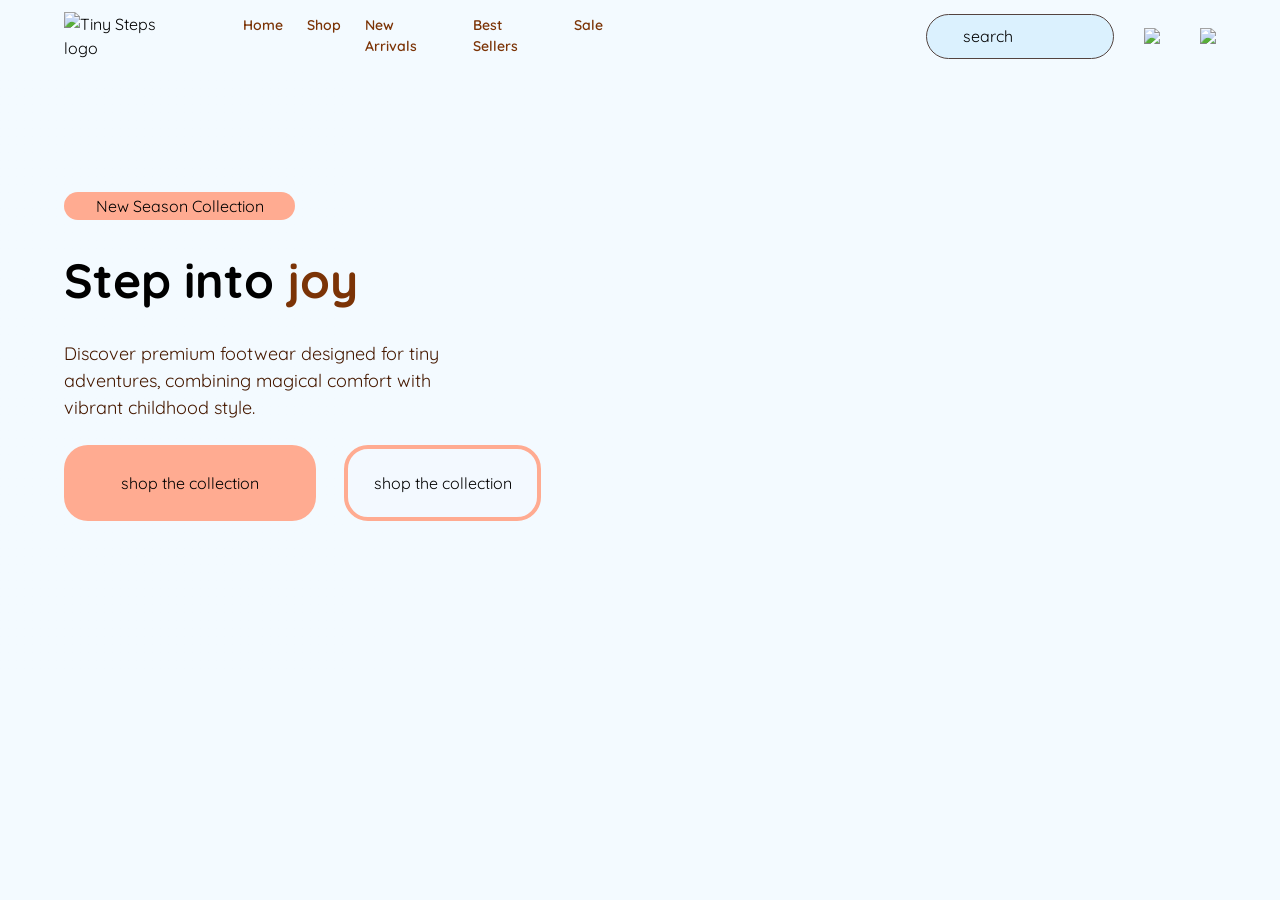
==== index.html @ 606af5bb "Add files via upload" ====
<!DOCTYPE html>
<html lang="en">
<head>
    <meta charset="UTF-8">
    <meta name="viewport" content="width=device-width, initial-scale=1.0">
    <title>tiny</title>
    <link href="./output.css" rel="stylesheet">
    <link rel="preconnect" href="https://fonts.googleapis.com">
<link rel="preconnect" href="https://fonts.gstatic.com" crossorigin>
<link href="https://fonts.googleapis.com/css2?family=Quicksand:wght@300..700&display=swap" rel="stylesheet">
</head>
<body>
<div class="body">
    <header class="flex items-center justify-between max-w-6xl mx-auto pt-3 pb-3">
        <div class="">
            <div class="logo">
                <a href="./index.html">
                    <img src="./img/TinySteps.png" alt="Tiny Steps logo">
                </a>
            </div>
        </div>
        <div class="nav">
            <ul class=" flex gap-6 text-amber-900 ml-[50px] font-semibold text-[14px] ">
                <li><a href="./index.html" class="relative w-max after:absolute pb-1 after:content-[''] after:h-[2px] after:w-0 after:bottom-0 after:bg-amber-900  after:left-0 hover:after:w-full hover:after:w-full hover:after:origin-center">Home</a></li>
                <li><a href="./shop.html" class="relative w-max after:absolute pb-1 after:content-[''] after:h-[2px] after:w-0 after:bottom-0 after:bg-amber-900  after:left-0 hover:after:w-full hover:after:w-full hover:after:origin-center ">Shop</a></li>
                <li><a href="./new. arrivals.html" class="relative w-max after:absolute pb-1 after:content-[''] after:h-[2px] after:w-0 after:bottom-0 after:bg-amber-900  after:left-0 hover:after:w-full hover:after:w-full hover:after:origin-center ">New Arrivals</a></li>
                <li><a href="./best sellers.html" class="relative w-max after:absolute pb-1 after:content-[''] after:h-[2px] after:w-0 after:bottom-0 after:bg-amber-900  after:left-0 hover:after:w-full hover:after:w-full hover:after:origin-center ">Best Sellers</a></li>
                <li><a href="./sale.html" class="relative w-max after:absolute pb-1 after:content-[''] after:h-[2px] after:w-0 after:bottom-0 after:bg-amber-900  after:left-0 hover:after:w-full hover:after:w-full hover:after:origin-center ">Sale</a></li>
            </ul>
        </div>
        <div class="search">
            <form>
            <label class="flex relative items-center ml-[323px] mr-[30px] "> 
            <img src="./img/magnifying-glass-solid.svg " class="h-4 w-4 absolute left-2.5 ">
            <input  type="search" placeholder="search" class="pl-9 h-[45px] w-[188px] rounded-full bg-[#DBF1FE] border-[0.5px] border-[#53433F]">
            </label>
            </form>
        </div>
     <div class="icons">
        <ul class="flex gap-10 items-center">
            <li> <img src="./img/Container.png"> </li>
            <li><img src="./img/Icon.png"></li>
        </ul>
     </div>
</div>
</header>
<section class="relative bg-[url('./img/image.png')] bg-scroll bg-no-repeat bg-cover h-[600px] w-full  ">
   <div class=" absolute bg-gradient-to-r from-[#F3FAFF]/80 via-[#F3FAFF]/40 to-[#F3FAFF]/0 inset-0">
    <div class="flex flex-col max-w-6xl  m-auto gap-6 mt-30 "><p class="bg-[#FFAB91] w-[231px] h-7 rounded-full items-center flex justify-center">New Season Collection</p>
    <h1 class="font-extrabold text-[48px] text-black">Step into <span class="text-amber-900">joy</span></h1>
        <p class="text-[18px] whitespace-pre-line text-amber-950 ">Discover premium footwear designed for tiny
       adventures, combining magical comfort with
       vibrant childhood style.</p>
       <div class="flex flex-wrap gap-7"><button class="bg-[#FFAB91] h-[76px] w-[252px] rounded-3xl font-regular font-size-[16px]">shop the collection</button>
       <button class=" h-[76px] w-[197px] border-[4px] border-[#ffab91] rounded-3xl font-regular font-size-[16px] bg-[#F3FAFF]/50">shop the collection</button>
       </div>
    </div>
    </div>
    <div class="sec2">
        <ul>
            <li></li>
            <li></li>
            <li></li>
        </ul>

    </div>






    
</body>
</html>
---- output.css ----
/*! tailwindcss v4.3.3 | MIT License | https://tailwindcss.com */
@layer properties;
@layer theme, base, components, utilities;
@layer theme {
  :root, :host {
    --font-sans: -apple-system, BlinkMacSystemFont, "Segoe UI", Roboto, "Helvetica Neue",
      "Noto Sans", Arial, sans-serif, "Apple Color Emoji", "Segoe UI Emoji",
      "Segoe UI Symbol", "Noto Color Emoji";
    --font-mono: ui-monospace, SFMono-Regular, Menlo, Monaco, Consolas, "Liberation Mono",
      "Courier New", monospace;
    --color-amber-900: oklch(41.4% 0.112 45.904);
    --color-amber-950: oklch(27.9% 0.077 45.635);
    --color-black: #000;
    --spacing: 0.25rem;
    --container-6xl: 72rem;
    --font-weight-semibold: 600;
    --font-weight-extrabold: 800;
    --radius-3xl: 1.5rem;
    --default-font-family: var(--font-sans);
    --default-mono-font-family: var(--font-mono);
    --color-background: #F3FAFF;
    --font-Quicksand: 'Quicksand';
  }
}
@layer base {
  *, ::after, ::before, ::backdrop, ::file-selector-button {
    box-sizing: border-box;
    margin: 0;
    padding: 0;
    border: 0 solid;
  }
  html, :host {
    line-height: 1.5;
    -webkit-text-size-adjust: 100%;
    tab-size: 4;
    font-family: var(--default-font-family, -apple-system, BlinkMacSystemFont, "Segoe UI", Roboto, "Helvetica Neue", "Noto Sans", Arial, sans-serif, "Apple Color Emoji", "Segoe UI Emoji", "Segoe UI Symbol", "Noto Color Emoji");
    font-feature-settings: var(--default-font-feature-settings, normal);
    font-variation-settings: var(--default-font-variation-settings, normal);
    -webkit-tap-highlight-color: transparent;
  }
  hr {
    height: 0;
    color: inherit;
    border-top-width: 1px;
  }
  abbr:where([title]) {
    -webkit-text-decoration: underline dotted;
    text-decoration: underline dotted;
  }
  h1, h2, h3, h4, h5, h6 {
    font-size: inherit;
    font-weight: inherit;
  }
  a {
    color: inherit;
    -webkit-text-decoration: inherit;
    text-decoration: inherit;
  }
  b, strong {
    font-weight: bolder;
  }
  code, kbd, samp, pre {
    font-family: var(--default-mono-font-family, ui-monospace, SFMono-Regular, Menlo, Monaco, Consolas, "Liberation Mono", "Courier New", monospace);
    font-feature-settings: var(--default-mono-font-feature-settings, normal);
    font-variation-settings: var(--default-mono-font-variation-settings, normal);
    font-size: 1em;
  }
  small {
    font-size: 80%;
  }
  sub, sup {
    font-size: 75%;
    line-height: 0;
    position: relative;
    vertical-align: baseline;
  }
  sub {
    bottom: -0.25em;
  }
  sup {
    top: -0.5em;
  }
  table {
    text-indent: 0;
    border-color: inherit;
    border-collapse: collapse;
  }
  :-moz-focusring:where(:not(iframe)) {
    outline: auto;
  }
  progress {
    vertical-align: baseline;
  }
  summary {
    display: list-item;
  }
  ol, ul, menu {
    list-style: none;
  }
  img, svg, video, canvas, audio, iframe, embed, object {
    display: block;
    vertical-align: middle;
  }
  img, video {
    max-width: 100%;
    height: auto;
  }
  button, input, select, optgroup, textarea, ::file-selector-button {
    font: inherit;
    font-feature-settings: inherit;
    font-variation-settings: inherit;
    letter-spacing: inherit;
    color: inherit;
    border-radius: 0;
    background-color: transparent;
    opacity: 1;
  }
  :where(select:is([multiple], [size])) optgroup {
    font-weight: bolder;
  }
  :where(select:is([multiple], [size])) optgroup option {
    padding-inline-start: 20px;
  }
  ::file-selector-button {
    margin-inline-end: 4px;
  }
  ::placeholder {
    opacity: 1;
  }
  @supports (not (-webkit-appearance: -apple-pay-button))  or (contain-intrinsic-size: 1px) {
    ::placeholder {
      color: currentcolor;
      @supports (color: color-mix(in lab, red, red)) {
        color: color-mix(in oklab, currentcolor 50%, transparent);
      }
    }
  }
  textarea {
    resize: vertical;
  }
  ::-webkit-search-decoration {
    -webkit-appearance: none;
  }
  ::-webkit-date-and-time-value {
    min-height: 1lh;
    text-align: inherit;
  }
  ::-webkit-datetime-edit {
    display: inline-flex;
  }
  ::-webkit-datetime-edit-fields-wrapper {
    padding: 0;
  }
  ::-webkit-datetime-edit, ::-webkit-datetime-edit-year-field, ::-webkit-datetime-edit-month-field, ::-webkit-datetime-edit-day-field, ::-webkit-datetime-edit-hour-field, ::-webkit-datetime-edit-minute-field, ::-webkit-datetime-edit-second-field, ::-webkit-datetime-edit-millisecond-field, ::-webkit-datetime-edit-meridiem-field {
    padding-block: 0;
  }
  ::-webkit-calendar-picker-indicator {
    line-height: 1;
  }
  :-moz-ui-invalid {
    box-shadow: none;
  }
  button, input:where([type="button"], [type="reset"], [type="submit"]), ::file-selector-button {
    appearance: button;
  }
  ::-webkit-inner-spin-button, ::-webkit-outer-spin-button {
    height: auto;
  }
  [hidden]:where(:not([hidden="until-found"])) {
    display: none !important;
  }
}
@layer utilities {
  .absolute {
    position: absolute;
  }
  .relative {
    position: relative;
  }
  .inset-0 {
    inset: 0px;
  }
  .left-2\.5 {
    left: calc(var(--spacing) * 2.5);
  }
  .m-auto {
    margin: auto;
  }
  .mx-auto {
    margin-inline: auto;
  }
  .mt-30 {
    margin-top: calc(var(--spacing) * 30);
  }
  .mr-\[30px\] {
    margin-right: 30px;
  }
  .ml-\[50px\] {
    margin-left: 50px;
  }
  .ml-\[323px\] {
    margin-left: 323px;
  }
  .flex {
    display: flex;
  }
  .h-4 {
    height: calc(var(--spacing) * 4);
  }
  .h-7 {
    height: calc(var(--spacing) * 7);
  }
  .h-\[45px\] {
    height: 45px;
  }
  .h-\[76px\] {
    height: 76px;
  }
  .h-\[600px\] {
    height: 600px;
  }
  .w-4 {
    width: calc(var(--spacing) * 4);
  }
  .w-\[188px\] {
    width: 188px;
  }
  .w-\[197px\] {
    width: 197px;
  }
  .w-\[231px\] {
    width: 231px;
  }
  .w-\[252px\] {
    width: 252px;
  }
  .w-full {
    width: 100%;
  }
  .w-max {
    width: max-content;
  }
  .max-w-6xl {
    max-width: var(--container-6xl);
  }
  .flex-col {
    flex-direction: column;
  }
  .flex-wrap {
    flex-wrap: wrap;
  }
  .items-center {
    align-items: center;
  }
  .justify-between {
    justify-content: space-between;
  }
  .justify-center {
    justify-content: center;
  }
  .gap-6 {
    gap: calc(var(--spacing) * 6);
  }
  .gap-7 {
    gap: calc(var(--spacing) * 7);
  }
  .gap-10 {
    gap: calc(var(--spacing) * 10);
  }
  .rounded-3xl {
    border-radius: var(--radius-3xl);
  }
  .rounded-full {
    border-radius: calc(infinity * 1px);
  }
  .border-\[0\.5px\] {
    border-style: var(--tw-border-style);
    border-width: 0.5px;
  }
  .border-\[4px\] {
    border-style: var(--tw-border-style);
    border-width: 4px;
  }
  .border-\[\#53433F\] {
    border-color: #53433F;
  }
  .border-\[\#ffab91\] {
    border-color: #ffab91;
  }
  .border-\[\#ffab9122\] {
    border-color: #ffab9122;
  }
  .bg-\[\#DBF1FE\] {
    background-color: #DBF1FE;
  }
  .bg-\[\#F3FAFF\]\/50 {
    background-color: color-mix(in oklab, #F3FAFF 50%, transparent);
  }
  .bg-\[\#FFAB91\] {
    background-color: #FFAB91;
  }
  .bg-gradient-to-r {
    --tw-gradient-position: to right in oklab;
    background-image: linear-gradient(var(--tw-gradient-stops));
  }
  .bg-\[url\(\'\.\/img\/image\.png\'\)\] {
    background-image: url('./img/image.png');
  }
  .from-\[\#F3FAFF\]\/80 {
    --tw-gradient-from: color-mix(in oklab, #F3FAFF 80%, transparent);
    --tw-gradient-stops: var(--tw-gradient-via-stops, var(--tw-gradient-position), var(--tw-gradient-from) var(--tw-gradient-from-position), var(--tw-gradient-to) var(--tw-gradient-to-position));
  }
  .via-\[\#F3FAFF\]\/40 {
    --tw-gradient-via: color-mix(in oklab, #F3FAFF 40%, transparent);
    --tw-gradient-via-stops: var(--tw-gradient-position), var(--tw-gradient-from) var(--tw-gradient-from-position), var(--tw-gradient-via) var(--tw-gradient-via-position), var(--tw-gradient-to) var(--tw-gradient-to-position);
    --tw-gradient-stops: var(--tw-gradient-via-stops);
  }
  .to-\[\#F3FAFF\]\/0 {
    --tw-gradient-to: color-mix(in oklab, #F3FAFF 0%, transparent);
    --tw-gradient-stops: var(--tw-gradient-via-stops, var(--tw-gradient-position), var(--tw-gradient-from) var(--tw-gradient-from-position), var(--tw-gradient-to) var(--tw-gradient-to-position));
  }
  .bg-cover {
    background-size: cover;
  }
  .bg-scroll {
    background-attachment: scroll;
  }
  .bg-no-repeat {
    background-repeat: no-repeat;
  }
  .pt-3 {
    padding-top: calc(var(--spacing) * 3);
  }
  .pb-1 {
    padding-bottom: var(--spacing);
  }
  .pb-3 {
    padding-bottom: calc(var(--spacing) * 3);
  }
  .pl-9 {
    padding-left: calc(var(--spacing) * 9);
  }
  .text-\[14px\] {
    font-size: 14px;
  }
  .text-\[18px\] {
    font-size: 18px;
  }
  .text-\[48px\] {
    font-size: 48px;
  }
  .font-extrabold {
    --tw-font-weight: var(--font-weight-extrabold);
    font-weight: var(--font-weight-extrabold);
  }
  .font-semibold {
    --tw-font-weight: var(--font-weight-semibold);
    font-weight: var(--font-weight-semibold);
  }
  .whitespace-pre-line {
    white-space: pre-line;
  }
  .text-amber-900 {
    color: var(--color-amber-900);
  }
  .text-amber-950 {
    color: var(--color-amber-950);
  }
  .text-black {
    color: var(--color-black);
  }
  .after\:absolute::after {
    content: var(--tw-content);
    position: absolute;
  }
  .after\:bottom-0::after {
    content: var(--tw-content);
    bottom: 0px;
  }
  .after\:left-0::after {
    content: var(--tw-content);
    left: 0px;
  }
  .after\:h-\[2px\]::after {
    content: var(--tw-content);
    height: 2px;
  }
  .after\:w-0::after {
    content: var(--tw-content);
    width: 0px;
  }
  .after\:bg-amber-900::after {
    content: var(--tw-content);
    background-color: var(--color-amber-900);
  }
  .after\:content-\[\'\'\]::after {
    --tw-content: '';
    content: var(--tw-content);
  }
  @media (hover: hover) {
    .hover\:after\:w-full:hover::after {
      content: var(--tw-content);
      width: 100%;
    }
    .hover\:after\:origin-center:hover::after {
      content: var(--tw-content);
      transform-origin: center;
    }
  }
}
@layer base {
  body {
    font-family: var(--font-Quicksand);
    background-color: var(--color-background);
    color: var(--color-forground);
  }
}
@property --tw-border-style {
  syntax: "*";
  inherits: false;
  initial-value: solid;
}
@property --tw-gradient-position {
  syntax: "*";
  inherits: false;
}
@property --tw-gradient-from {
  syntax: "<color>";
  inherits: false;
  initial-value: #0000;
}
@property --tw-gradient-via {
  syntax: "<color>";
  inherits: false;
  initial-value: #0000;
}
@property --tw-gradient-to {
  syntax: "<color>";
  inherits: false;
  initial-value: #0000;
}
@property --tw-gradient-stops {
  syntax: "*";
  inherits: false;
}
@property --tw-gradient-via-stops {
  syntax: "*";
  inherits: false;
}
@property --tw-gradient-from-position {
  syntax: "<length-percentage>";
  inherits: false;
  initial-value: 0%;
}
@property --tw-gradient-via-position {
  syntax: "<length-percentage>";
  inherits: false;
  initial-value: 50%;
}
@property --tw-gradient-to-position {
  syntax: "<length-percentage>";
  inherits: false;
  initial-value: 100%;
}
@property --tw-font-weight {
  syntax: "*";
  inherits: false;
}
@property --tw-content {
  syntax: "*";
  initial-value: "";
  inherits: false;
}
@layer properties {
  @supports ((-webkit-hyphens: none) and (not (margin-trim: inline))) or ((-moz-orient: inline) and (not (color:rgb(from red r g b)))) {
    *, ::before, ::after, ::backdrop {
      --tw-border-style: solid;
      --tw-gradient-position: initial;
      --tw-gradient-from: #0000;
      --tw-gradient-via: #0000;
      --tw-gradient-to: #0000;
      --tw-gradient-stops: initial;
      --tw-gradient-via-stops: initial;
      --tw-gradient-from-position: 0%;
      --tw-gradient-via-position: 50%;
      --tw-gradient-to-position: 100%;
      --tw-font-weight: initial;
      --tw-content: "";
    }
  }
}
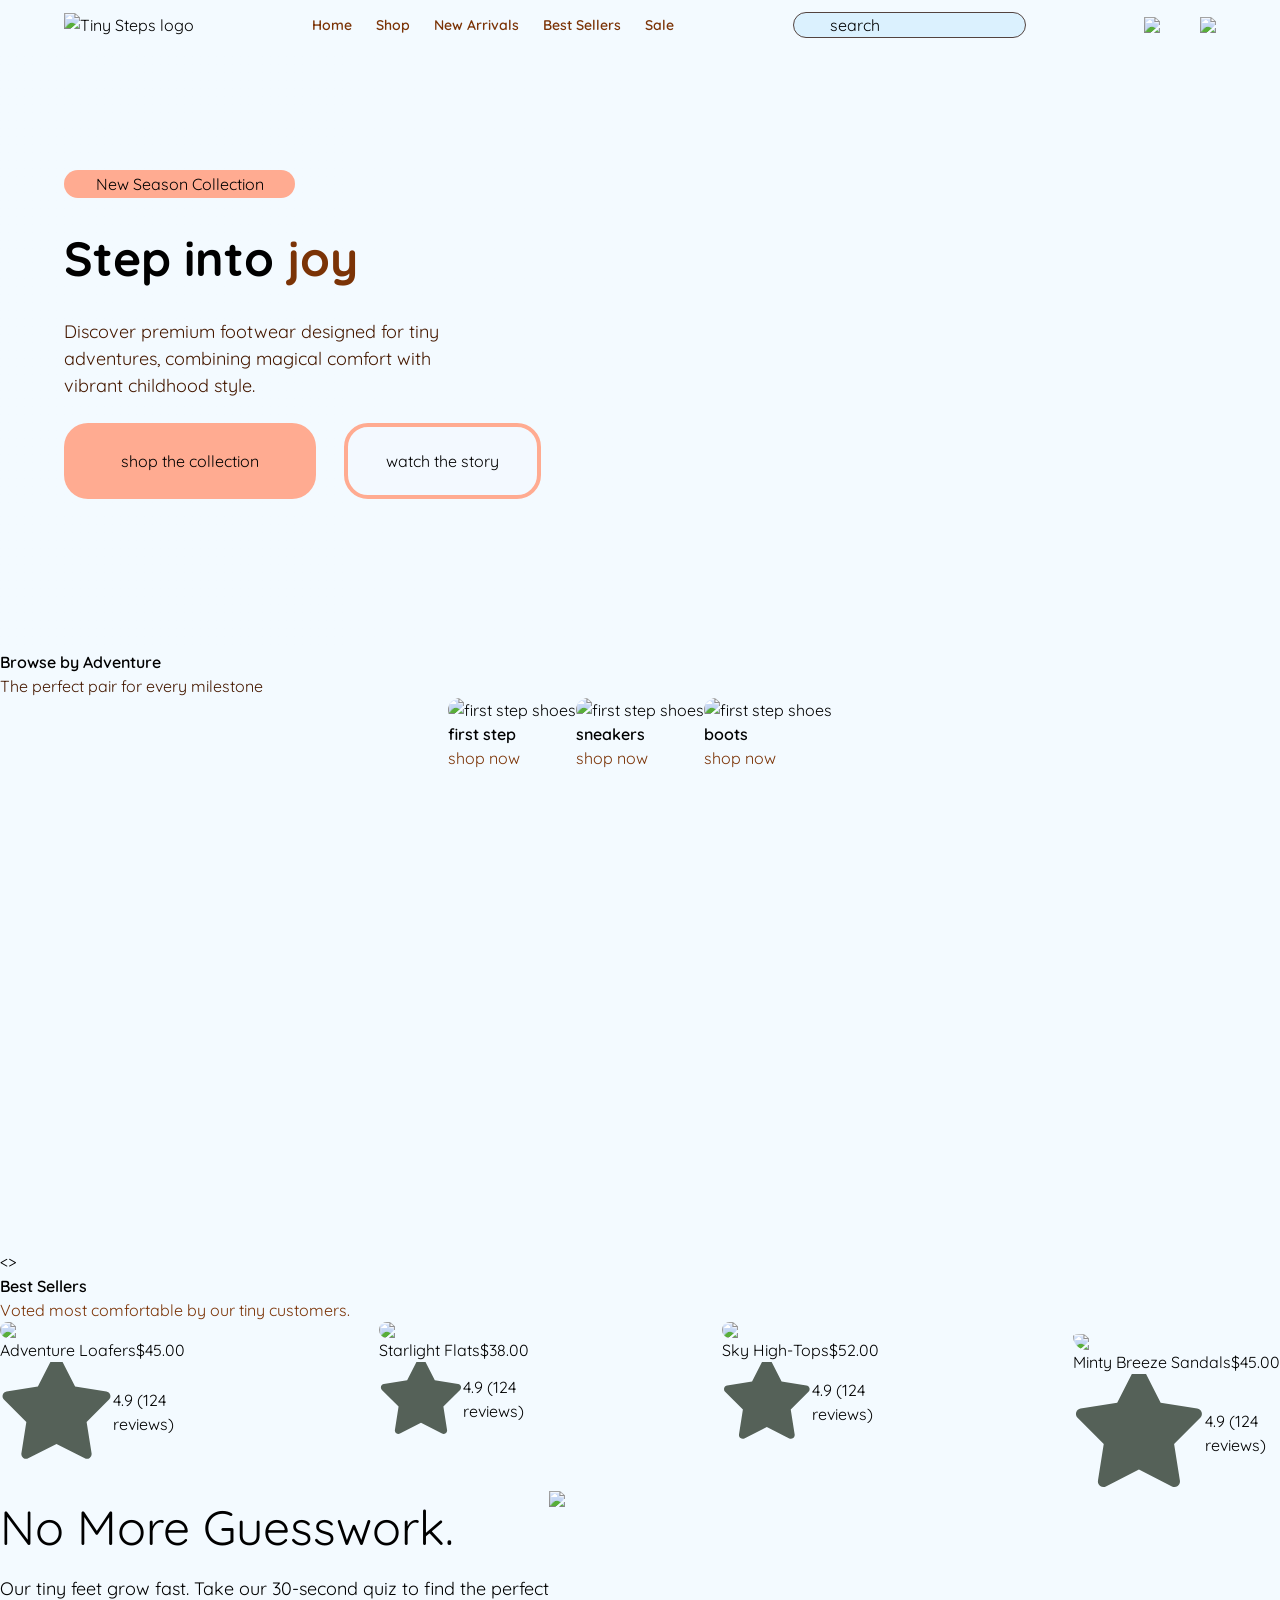
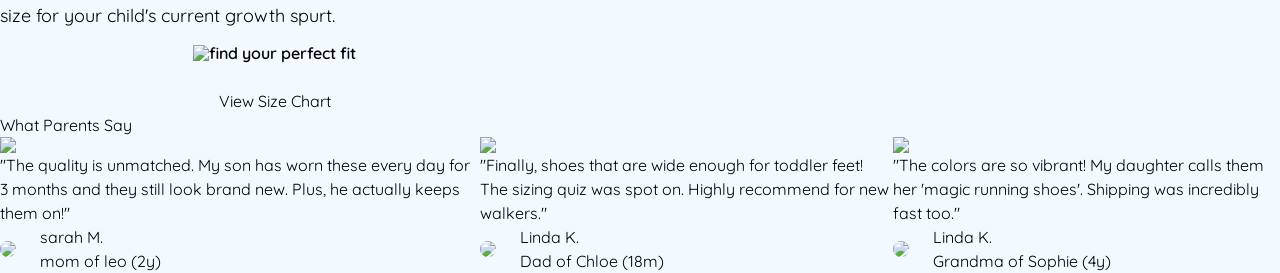
==== commit f3842e50: "Add files via upload" ====
--- a/index.html
+++ b/index.html
@@ -20,19 +20,19 @@
             </div>
         </div>
         <div class="nav">
-            <ul class=" flex gap-6 text-amber-900 ml-[50px] font-semibold text-[14px] ">
-                <li><a href="./index.html" class="relative w-max after:absolute pb-1 after:content-[''] after:h-[2px] after:w-0 after:bottom-0 after:bg-amber-900  after:left-0 hover:after:w-full hover:after:w-full hover:after:origin-center">Home</a></li>
-                <li><a href="./shop.html" class="relative w-max after:absolute pb-1 after:content-[''] after:h-[2px] after:w-0 after:bottom-0 after:bg-amber-900  after:left-0 hover:after:w-full hover:after:w-full hover:after:origin-center ">Shop</a></li>
-                <li><a href="./new. arrivals.html" class="relative w-max after:absolute pb-1 after:content-[''] after:h-[2px] after:w-0 after:bottom-0 after:bg-amber-900  after:left-0 hover:after:w-full hover:after:w-full hover:after:origin-center ">New Arrivals</a></li>
-                <li><a href="./best sellers.html" class="relative w-max after:absolute pb-1 after:content-[''] after:h-[2px] after:w-0 after:bottom-0 after:bg-amber-900  after:left-0 hover:after:w-full hover:after:w-full hover:after:origin-center ">Best Sellers</a></li>
-                <li><a href="./sale.html" class="relative w-max after:absolute pb-1 after:content-[''] after:h-[2px] after:w-0 after:bottom-0 after:bg-amber-900  after:left-0 hover:after:w-full hover:after:w-full hover:after:origin-center ">Sale</a></li>
+            <ul class=" flex gap-6 text-amber-900 ml-12.5 font-semibold text-[14px] ">
+                <li><a href="./index.html" class="relative w-max after:absolute pb-1 after:content-[''] after:h-0.5 after:w-0 after:bottom-0 after:bg-amber-900  after:left-0 hover:after:w-full  hover:after:origin-center">Home</a></li>
+                <li><a href="./shop.html" class="relative w-max after:absolute pb-1 after:content-[''] after:h-0.5 after:w-0 after:bottom-0 after:bg-amber-900  after:left-0 hover:after:w-full hover:after:origin-center ">Shop</a></li>
+                <li><a href="./new. arrivals.html" class="relative w-max after:absolute pb-1 after:content-[''] after:h-0.5 after:w-0 after:bottom-0 after:bg-amber-900  after:left-0 hover:after:w-full hover:after:origin-center ">New Arrivals</a></li>
+                <li><a href="./best sellers.html" class="relative w-max after:absolute pb-1 after:content-[''] after:h-0.5 after:w-0 after:bottom-0 after:bg-amber-900  after:left-0 hover:after:w-full hover:after:origin-center ">Best Sellers</a></li>
+                <li><a href="./sale.html" class="relative w-max after:absolute pb-1 after:content-[''] after:h-0.5 after:w-0 after:bottom-0 after:bg-amber-900  after:left-0 hover:after:w-full hover:after:origin-center ">Sale</a></li>
             </ul>
         </div>
         <div class="search">
             <form>
-            <label class="flex relative items-center ml-[323px] mr-[30px] "> 
+            <label class="flex relative items-center ml-80.75 mr-7.5 "> 
             <img src="./img/magnifying-glass-solid.svg " class="h-4 w-4 absolute left-2.5 ">
-            <input  type="search" placeholder="search" class="pl-9 h-[45px] w-[188px] rounded-full bg-[#DBF1FE] border-[0.5px] border-[#53433F]">
+            <input  type="search" placeholder="search" class="pl-9 h-11.25 w-47 rounded-full bg-[#DBF1FE] border-[0.5px] border-[#53433F]">
             </label>
             </form>
         </div>
@@ -51,19 +51,215 @@
         <p class="text-[18px] whitespace-pre-line text-amber-950 ">Discover premium footwear designed for tiny
        adventures, combining magical comfort with
        vibrant childhood style.</p>
-       <div class="flex flex-wrap gap-7"><button class="bg-[#FFAB91] h-[76px] w-[252px] rounded-3xl font-regular font-size-[16px]">shop the collection</button>
-       <button class=" h-[76px] w-[197px] border-[4px] border-[#ffab91] rounded-3xl font-regular font-size-[16px] bg-[#F3FAFF]/50">shop the collection</button>
+       <div class="flex flex-wrap gap-7"><button class="bg-[#FFAB91] h-[76px] w-[252px] rounded-3xl font-regular text-[16px]">shop the collection</button>
+       <button class=" h-[76px] w-[197px] border-[4px] border-[#ffab91] rounded-3xl font-regular text-[16px] bg-[#F3FAFF]/50">watch the story</button>
        </div>
     </div>
     </div>
-    <div class="sec2">
-        <ul>
-            <li></li>
-            <li></li>
-            <li></li>
-        </ul>
-
-    </div>
+    </section>
+    <div class="background h-[600px] w-[1280px]">
+    <div class="sec2 mt-20">
+        <p class="text-black text-[24px] font-semibold text-center">Browse by Adventure</p>
+        <p class="text-amber-950 text-[16px] font-regular text-center">The perfect pair for every milestone</p>
+        <div >
+            <ul class="flex gap-50 justify-center items-center pt-[100px]">
+      
+            <li class="flex flex-col text-center">
+               <img src="./img/[base64].webp" alt="first step shoes" class="rounded-full border-6 border-[#D5ECF8] shadow-blue-950/30 shadow-lg">
+               <a href="./sneakers.html" class="text-black font-semibold mt-5 text-[20px]">first step</a>
+               <a href="./sneakers.html" class="text-amber-900 font-regular text-[16px]">shop now</a>
+
+               
+            </li>
+            <li class="flex flex-col text-center">
+            <img src="./img/[base64] 11.59.10.webp" alt="first step shoes" class="rounded-full border-6 border-[#D5ECF8] shadow-blue-950/30 shadow-lg">
+             <a href="./sneakers.html" class="text-black font-semibold mt-5 text-[20px]">sneakers</a>
+               <a href="./sneakers.html" class="text-amber-900 font-regular text-[16px]">shop now</a>
+            </li>
+            <li class="flex flex-col text-center">
+            <img src="./img/[base64].webp" alt="first step shoes" class="rounded-full border-6 border-[#D5ECF8] shadow-blue-950/30 shadow-lg">
+            <a href="./boots.html" class="text-black font-semibold mt-5 text-[20px]">boots</a>
+            <a href="./boots.html" class="text-amber-900 font-regular text-[16px]">shop now</a>
+            </li>
+            </ul>
+        </div>
+    </div>
+</div>
+<>
+
+<div class="best sellers bg-[#E6F6FF] h-[676px] w-[1280px]">
+    <div class="flex justify-between items-center pt-[80px]">
+    <div>
+    <h3 class=" text-black font-semibold text-[24px] ">Best Sellers</h3>
+    <p class="text-amber-900 text-[16px] font-regular ">Voted most comfortable by our tiny customers.</p>
+    </div>
+    <div class="gap-4 flex">
+    <button class=" bg-[#f9eeeb] h-12 w-12 rounded-full border-2 border-[#D8C2BB] flex justify-center items-center "><img src="./img/chevron-left-solid.svg" class="h-4 w-4 "></button>
+    <button class=" bg-[#f9eeeb] h-12 w-12 rounded-full border-2 border-[#D8C2BB] flex justify-center items-center "><img src="./img/chevron-right-solid.svg" class="h-4 w-4 "></button>
+    </div>
+    </div>
+
+
+    <div class="carts flex justify-between pt-11">
+
+    <div class=" h-[364px] w-[300px] bg-[#f3f6f9] rounded-3xl flex flex-col pl-3 pr-3 pt-1">
+        <img src="./img/1.webp" class="h-[276px] w-[276px] rounded-3xl pt-[12px] flex-col">
+        <div class="flex-col">
+        <div class="flex justify-between mb-[12px] mt-[12px]">
+        <p class="font-[16px] font-normal">Adventure Loafers</p>
+        <p class="font-[16px] font-normal">$45.00</p>
+        </div>
+        <div class="gap-[4px] flex items-center mt-1">
+        <svg xmlns="http://www.w3.org/2000/svg" viewBox="0 0 576 512" class="h-[11px] w-[11px]"><!--!Font Awesome Free v7.3.1 by @fontawesome - https://fontawesome.com License - https://fontawesome.com/license/free Copyright 2026 Fonticons, Inc.--><path fill="#556158" d="M309.5-18.9c-4.1-8-12.4-13.1-21.4-13.1s-17.3 5.1-21.4 13.1L193.1 125.3 33.2 150.7c-8.9 1.4-16.3 7.7-19.1 16.3s-.5 18 5.8 24.4l114.4 114.5-25.2 159.9c-1.4 8.9 2.3 17.9 9.6 23.2s16.9 6.1 25 2L288.1 417.6 432.4 491c8 4.1 17.7 3.3 25-2s11-14.2 9.6-23.2L441.7 305.9 556.1 191.4c6.4-6.4 8.6-15.8 5.8-24.4s-10.1-14.9-19.1-16.3L383 125.3 309.5-18.9z"/></svg>
+        <p class="font-[16px] font-normal">4.9 (124 reviews)</p>
+        </div>
+        </div>
+    </div>
+
+    <div class=" h-[364px] w-[300px] bg-[#f3f6f9] rounded-3xl flex flex-col pl-3 pr-3 pt-1">
+        <img src="./img/4.webp" class="h-[276px] w-[276px] rounded-3xl pt-[12px] flex-col">
+        <div class="flex-col">
+        <div class="flex justify-between mb-[12px] mt-[12px]">
+        <p class="font-[16px] font-normal">Starlight Flats</p>
+        <p class="font-[16px] font-normal">$38.00</p>
+        </div>
+        <div class="gap-[4px] flex items-center mt-1">
+        <svg xmlns="http://www.w3.org/2000/svg" viewBox="0 0 576 512" class="h-[11px] w-[11px]"><!--!Font Awesome Free v7.3.1 by @fontawesome - https://fontawesome.com License - https://fontawesome.com/license/free Copyright 2026 Fonticons, Inc.--><path fill="#556158" d="M309.5-18.9c-4.1-8-12.4-13.1-21.4-13.1s-17.3 5.1-21.4 13.1L193.1 125.3 33.2 150.7c-8.9 1.4-16.3 7.7-19.1 16.3s-.5 18 5.8 24.4l114.4 114.5-25.2 159.9c-1.4 8.9 2.3 17.9 9.6 23.2s16.9 6.1 25 2L288.1 417.6 432.4 491c8 4.1 17.7 3.3 25-2s11-14.2 9.6-23.2L441.7 305.9 556.1 191.4c6.4-6.4 8.6-15.8 5.8-24.4s-10.1-14.9-19.1-16.3L383 125.3 309.5-18.9z"/></svg>
+        <p class="font-[16px] font-normal">4.9 (124 reviews)</p>
+        </div>
+        </div>
+    </div>
+
+    <div class=" h-[364px] w-[300px] bg-[#f3f6f9] rounded-3xl flex flex-col pl-3 pr-3 pt-1">
+        <img src="./img/2.webp" class="h-[276px] w-[276px] rounded-3xl pt-[12px] flex-col">
+        <div class="flex-col">
+        <div class="flex justify-between mb-[12px] mt-[12px]">
+        <p class="font-[16px] font-normal">Sky High-Tops</p>
+        <p class="font-[16px] font-normal">$52.00</p>
+        </div>
+        <div class="gap-[4px] flex items-center mt-1">
+        <svg xmlns="http://www.w3.org/2000/svg" viewBox="0 0 576 512" class="h-[11px] w-[11px]"><!--!Font Awesome Free v7.3.1 by @fontawesome - https://fontawesome.com License - https://fontawesome.com/license/free Copyright 2026 Fonticons, Inc.--><path fill="#556158" d="M309.5-18.9c-4.1-8-12.4-13.1-21.4-13.1s-17.3 5.1-21.4 13.1L193.1 125.3 33.2 150.7c-8.9 1.4-16.3 7.7-19.1 16.3s-.5 18 5.8 24.4l114.4 114.5-25.2 159.9c-1.4 8.9 2.3 17.9 9.6 23.2s16.9 6.1 25 2L288.1 417.6 432.4 491c8 4.1 17.7 3.3 25-2s11-14.2 9.6-23.2L441.7 305.9 556.1 191.4c6.4-6.4 8.6-15.8 5.8-24.4s-10.1-14.9-19.1-16.3L383 125.3 309.5-18.9z"/></svg>
+        <p class="font-[16px] font-normal">4.9 (124 reviews)</p>
+        </div>
+        </div>
+    </div>
+
+    <div class=" h-91 w-75 bg-[#f3f6f9] rounded-3xl flex flex-col pl-3 pr-3 pt-1">
+        <img src="./img/3.webp" class="h-[276px] w-69 rounded-3xl pt-3 flex-col">
+        <div class="flex-col">
+        <div class="flex justify-between mb-[12px] mt-3">
+        <p class="font-[16px]">Minty Breeze Sandals</p>
+        <p class="font-normal">$45.00</p>
+        </div>
+        <div class="gap-1 flex items-center mt-1">
+        <svg xmlns="http://www.w3.org/2000/svg" viewBox="0 0 576 512" class="h-2.75 w-2.75"><!--!Font Awesome Free v7.3.1 by @fontawesome - https://fontawesome.com License - https://fontawesome.com/license/free Copyright 2026 Fonticons, Inc.--><path fill="#556158" d="M309.5-18.9c-4.1-8-12.4-13.1-21.4-13.1s-17.3 5.1-21.4 13.1L193.1 125.3 33.2 150.7c-8.9 1.4-16.3 7.7-19.1 16.3s-.5 18 5.8 24.4l114.4 114.5-25.2 159.9c-1.4 8.9 2.3 17.9 9.6 23.2s16.9 6.1 25 2L288.1 417.6 432.4 491c8 4.1 17.7 3.3 25-2s11-14.2 9.6-23.2L441.7 305.9 556.1 191.4c6.4-6.4 8.6-15.8 5.8-24.4s-10.1-14.9-19.1-16.3L383 125.3 309.5-18.9z"/></svg>
+        <p class="font-normal">4.9 (124 reviews)</p>
+        </div>
+        </div>
+    </div>
+</div>
+</div>
+
+<div>
+    <div class=" relative h-[478px] w-[1152px] rounded-3xl mx-auto mt-[80px] mb-20 bg-[#D3E2ED] overflow-x-hidden">
+        <div class="">
+            <div class=" flex  ">
+                <div class="pt-[80px] pl-[80px] ">
+                <h1 class="text-[48px] text-extrabold text-[#56656E]">No More Guesswork.</h1>
+                <p class="text-[18px] whitespace-pre-line pt-3 pb-3">Our tiny feet grow fast. Take our 30-second quiz to find the perfect 
+                size for your child's current growth spurt.</p>
+                <div class="flex flex-col gap-6 mt-7">
+                <button class=" bg-[#8D4D38] rounded-3xl flex items-center justify-center w-[291px] h-[72px] "><a href="#" class="flex text-center text-white font-semibold items-center gap-3"> <img src="./img/Container (1).webp" class="h-3 w-4  "/>find your perfect fit</a> 
+                </button>
+                <button class="h-[72px] w-[222px] bg-[#FFFFFF] border-2 border-[#526069] rounded-3xl flex items-center justify-center "><a href="#" class="flex text-[#526069] text-center ">View Size Chart</a> 
+                </button>
+            </div>
+            </div>
+            <img src="./img/pho.webp" class="mr-auto "/>
+            <div class="absolute bg-gradient-to-r from-[#D3E2ED]/100 to-[#D3E2ED]/0 right-0 top-0 bottom-0 w-1/2 m"></div>
+
+            </div>
+            
+        </div>
+        
+    </div>
+</div>
+<h1 class="text-center text-extrabold text-[24px] pt-20">What Parents Say</h1>
+<div class="flex gap-12 justify-center pt-20 pb-40">
+   
+    <div class="">
+        <div class="border-[#DBF1FE] border-[2px] h-[350px] w-[350px] rounded-3xl">
+            <div class="p-12">
+            <img src="./img/5stars.svg" class=""/>
+            <p class="pt-6 pb-12 text-[16px]">"The quality is unmatched. My
+               son has worn these every day
+               for 3 months and they still look
+               brand new. Plus, he actually
+               keeps them on!"
+            </p>
+            <div class="flex gap-2 items-center gap-6">
+                <img src="./img/sarah.png" class="h-12 w-12 rounded-full "/>
+                <div class="text-regular flex flex-col gap-[2px]">
+                    <span>sarah M.</span>
+                     <span>mom of leo (2y)</span>
+                </div>
+                </div>
+            </div>
+        </div>
+    </div>
+
+    <div>
+        <div class="border-[#DBF1FE] border-[2px] h-[350px] w-[350px] rounded-3xl">
+            <div class="p-12">
+            <img src="./img/5stars.svg" class=""/>
+            <p class="pt-6 pb-12 text-[16px]">"Finally, shoes that are wide
+            enough for toddler feet! The
+            sizing quiz was spot on. Highly
+            recommend for new walkers."
+            </p>
+            <div class="flex gap-2 items-center gap-6">
+                <img src="./img/sarah.png" class="h-12 w-12 rounded-full "/>
+                <div class="text-regular flex flex-col gap-[2px]">
+                    <span>Linda K.</span>
+                     <span>Dad of Chloe (18m)</span>
+                </div>
+                </div>
+            </div>
+        </div>
+    </div>
+
+    <div>
+        <div class="border-[#DBF1FE] border-[2px] h-[350px] w-[350px] rounded-3xl">
+            <div class="p-12">
+            <img src="./img/5stars.svg" class=""/>
+            <p class="pt-6 pb-12 text-[16px]">"The colors are so vibrant! My
+            daughter calls them her 'magic
+            running shoes'. Shipping was
+            incredibly fast too."
+            </p>
+            <div class="flex gap-2 items-center gap-6">
+                <img src="./img/sarah.png" class="h-12 w-12 rounded-full "/>
+                <div class="text-regular flex flex-col gap-[2px]">
+                    <span>Linda K.</span>
+                     <span>Grandma of Sophie (4y)</span>
+                </div>
+                </div>
+            </div>
+        </div>
+    </div>
+</div>
+<div class="bg-[#E6F6FF] h-[337px] w-[1280px]">
+    
+
+</div>
+
+
+
+    
+
+
+
+
 
 
 
@@ -73,3 +269,6 @@
     
 </body>
 </html>
+
+
+
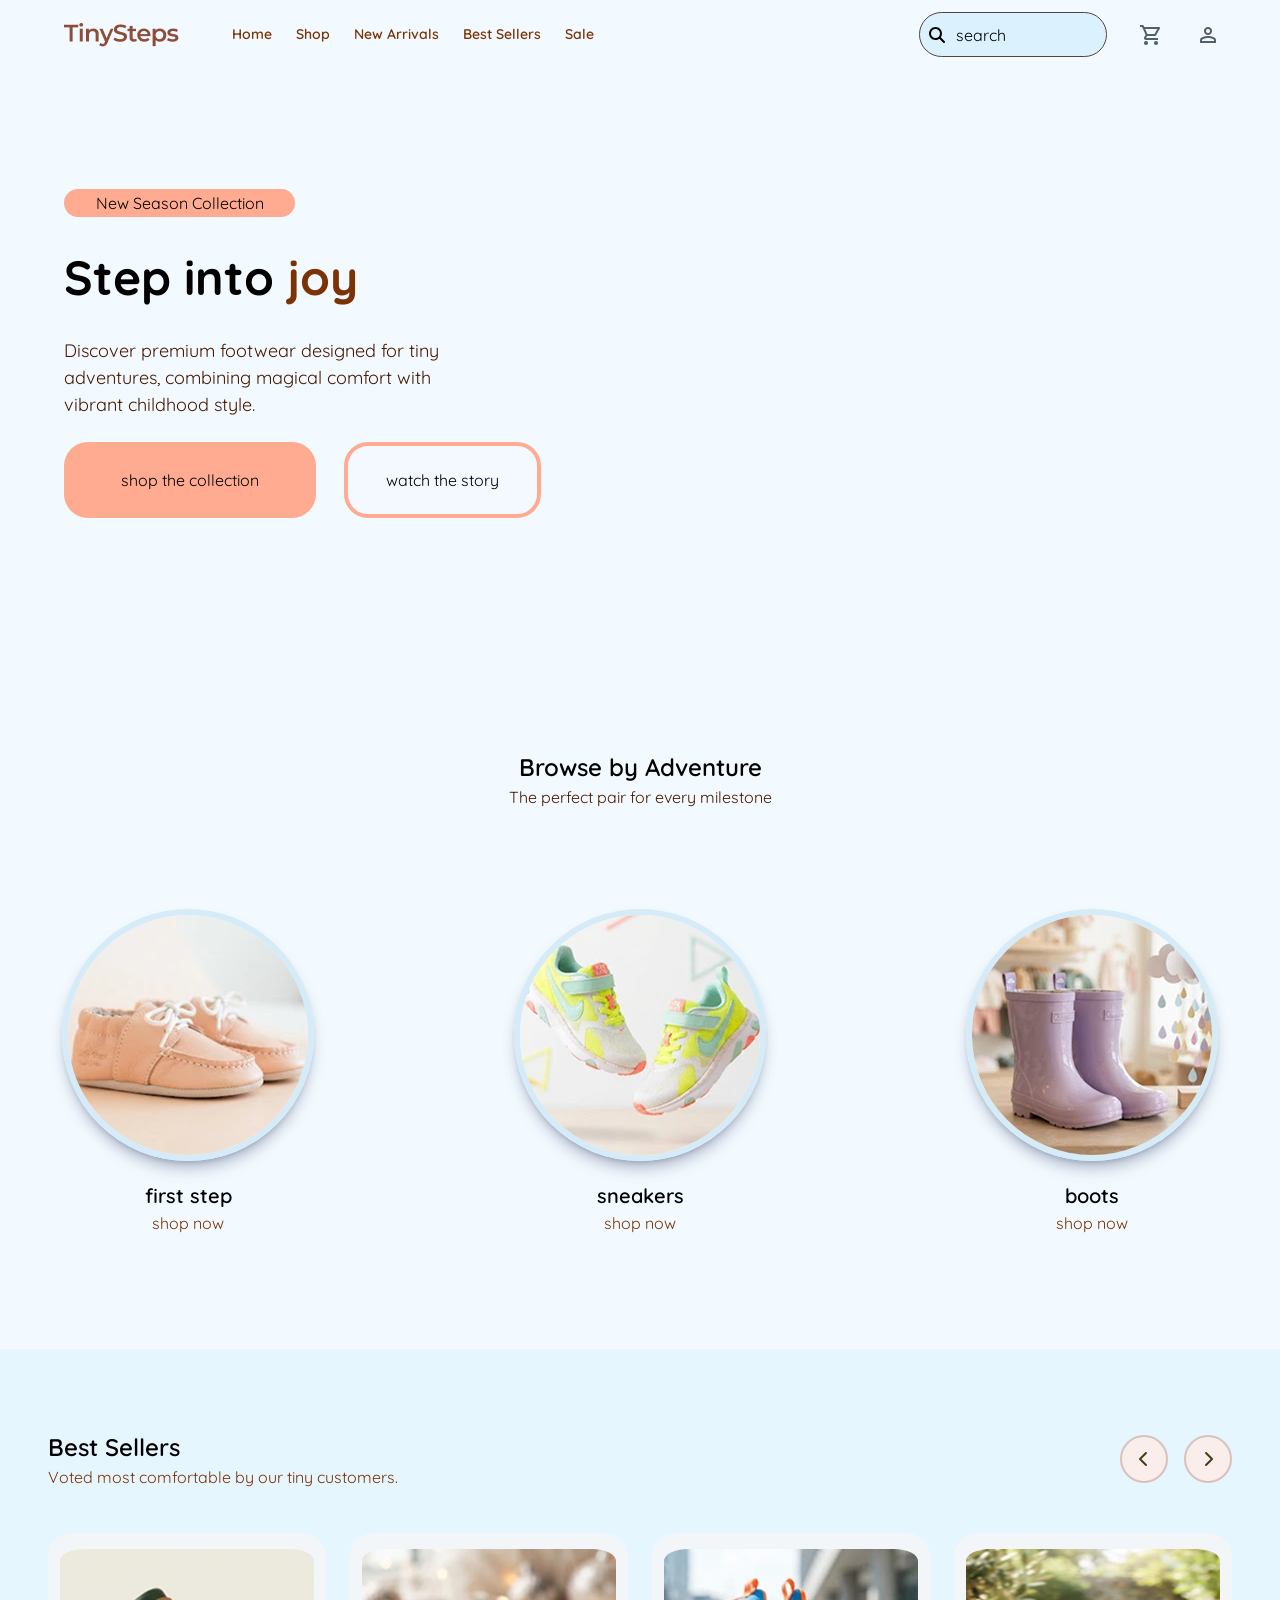
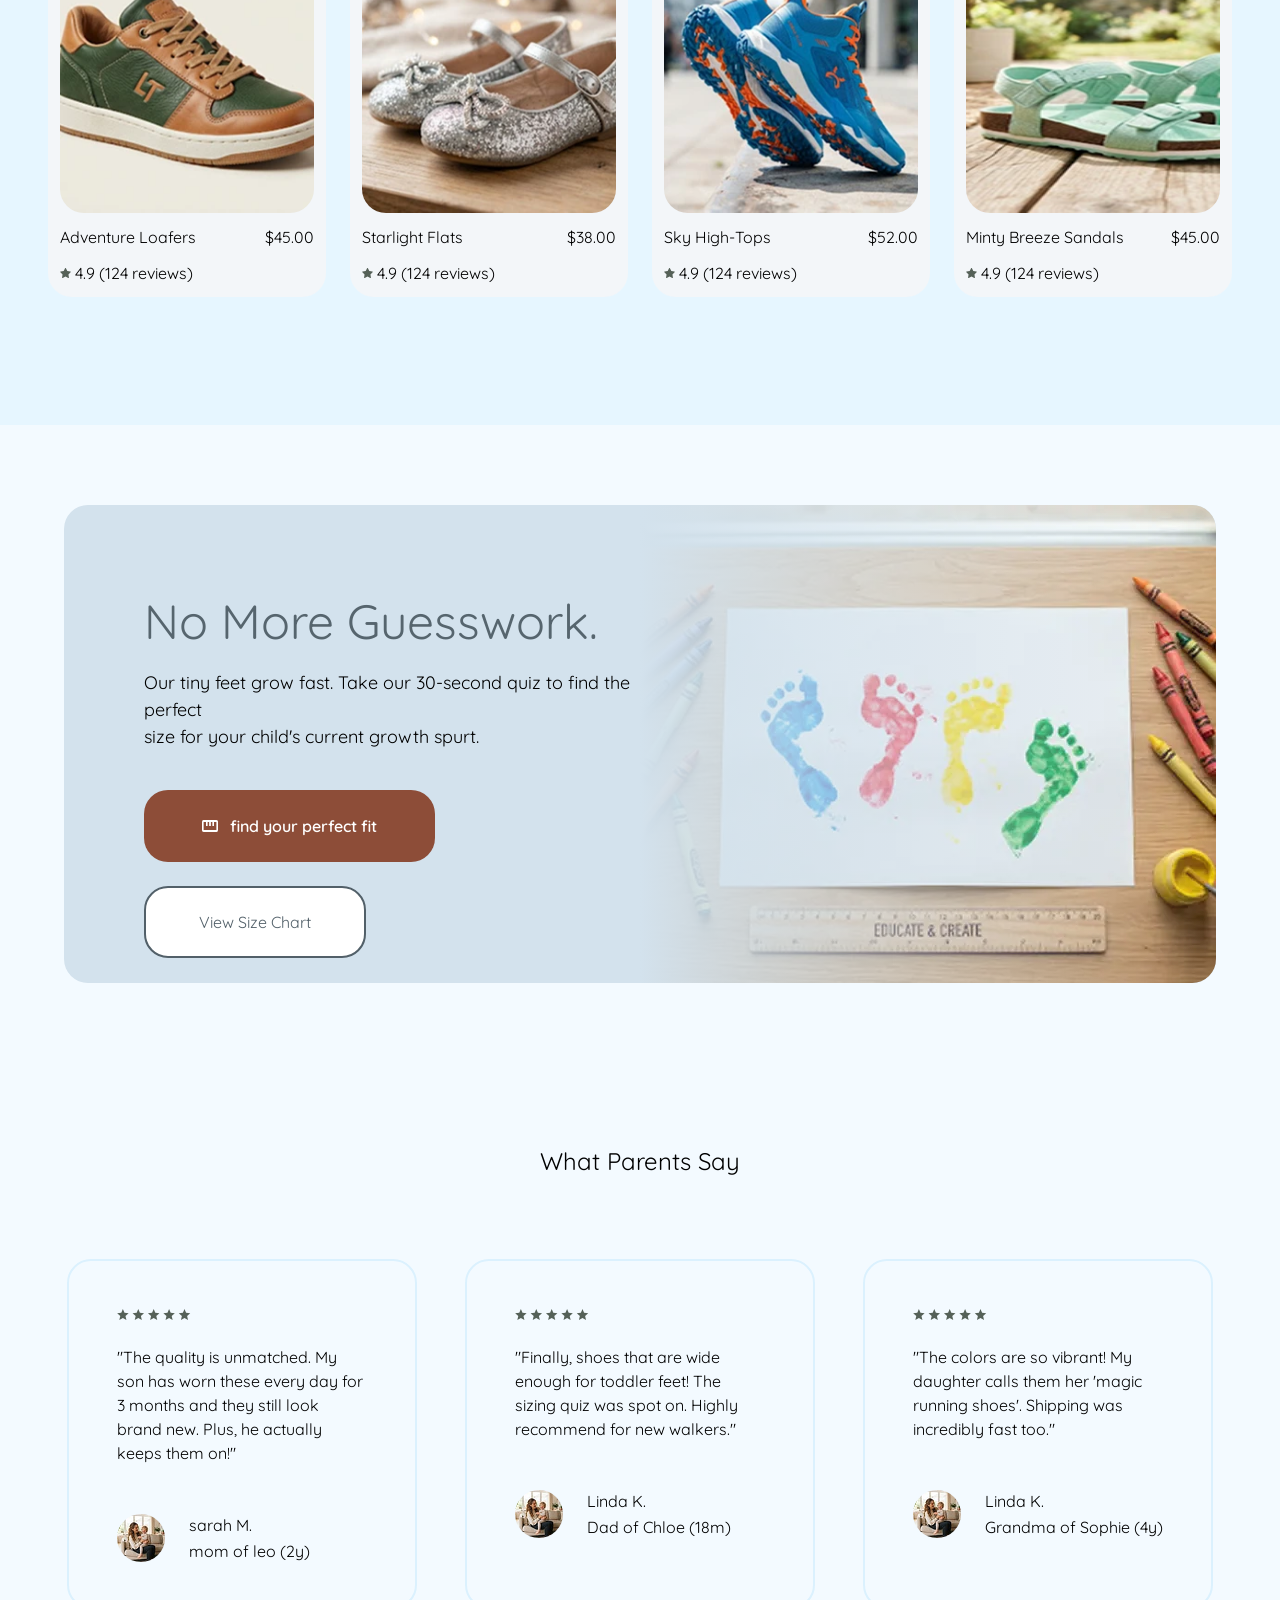
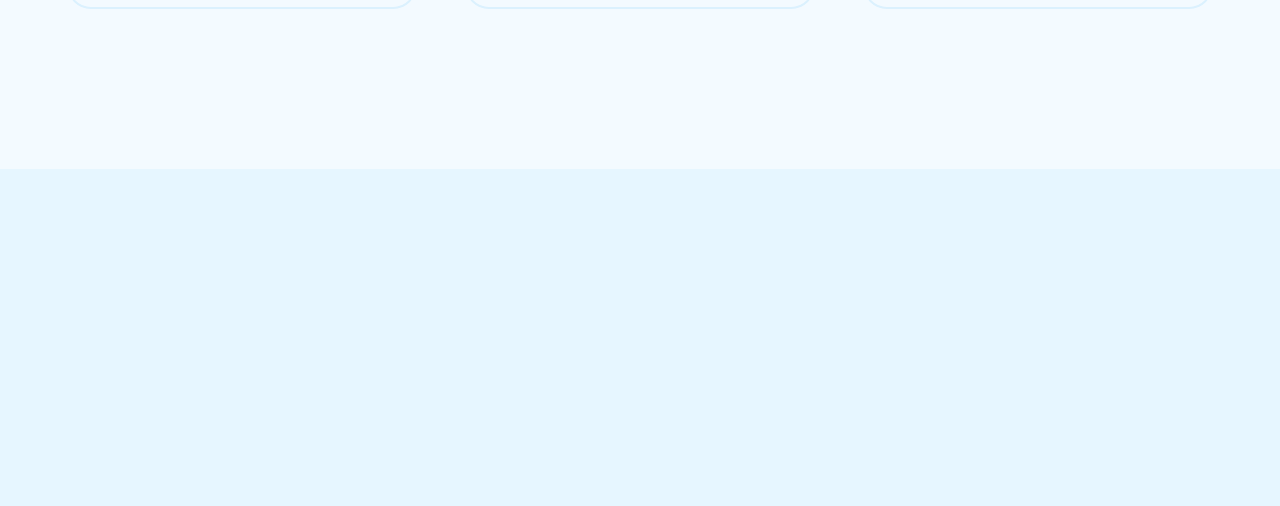
==== commit c11859b5: "fix index.html and file structure" ====
--- a/index.html
+++ b/index.html
@@ -85,10 +85,10 @@
         </div>
     </div>
 </div>
-<>
+
 
 <div class="best sellers bg-[#E6F6FF] h-[676px] w-[1280px]">
-    <div class="flex justify-between items-center pt-[80px]">
+    <div class="flex justify-between items-center pt-[80px] px-12">
     <div>
     <h3 class=" text-black font-semibold text-[24px] ">Best Sellers</h3>
     <p class="text-amber-900 text-[16px] font-regular ">Voted most comfortable by our tiny customers.</p>
@@ -100,7 +100,7 @@
     </div>
 
 
-    <div class="carts flex justify-between pt-11">
+    <div class="carts flex justify-between pt-11 px-12 gap-6">
 
     <div class=" h-[364px] w-[300px] bg-[#f3f6f9] rounded-3xl flex flex-col pl-3 pr-3 pt-1">
         <img src="./img/1.webp" class="h-[276px] w-[276px] rounded-3xl pt-[12px] flex-col">
--- a/output.css
+++ b/output.css
@@ -8,18 +8,36 @@
       "Segoe UI Symbol", "Noto Color Emoji";
     --font-mono: ui-monospace, SFMono-Regular, Menlo, Monaco, Consolas, "Liberation Mono",
       "Courier New", monospace;
+    --color-red-600: oklch(57.7% 0.245 27.325);
+    --color-amber-50: oklch(98.7% 0.022 95.277);
     --color-amber-900: oklch(41.4% 0.112 45.904);
     --color-amber-950: oklch(27.9% 0.077 45.635);
+    --color-sky-100: oklch(95.1% 0.026 236.824);
+    --color-blue-950: oklch(28.2% 0.091 267.935);
     --color-black: #000;
+    --color-white: #fff;
     --spacing: 0.25rem;
     --container-6xl: 72rem;
+    --font-weight-light: 300;
+    --font-weight-normal: 400;
+    --font-weight-medium: 500;
     --font-weight-semibold: 600;
+    --font-weight-bold: 700;
     --font-weight-extrabold: 800;
+    --radius-2xl: 1rem;
     --radius-3xl: 1.5rem;
+    --radius-4xl: 2rem;
+    --default-transition-duration: 150ms;
+    --default-transition-timing-function: cubic-bezier(0.4, 0, 0.2, 1);
     --default-font-family: var(--font-sans);
     --default-mono-font-family: var(--font-mono);
     --color-background: #F3FAFF;
+    --color-text: #53433F;
+    --color-primary: #CFE6F2;
+    --color-secondary: #FFAB91;
     --font-Quicksand: 'Quicksand';
+    --text-xsm: 1rem;
+    --text-xsm--line-height: 1.5rem;
   }
 }
 @layer base {
@@ -180,69 +198,674 @@
   .inset-0 {
     inset: 0px;
   }
+  .top-0 {
+    top: 0px;
+  }
+  .top-1 {
+    top: var(--spacing);
+  }
+  .top-2 {
+    top: calc(var(--spacing) * 2);
+  }
+  .top-4 {
+    top: calc(var(--spacing) * 4);
+  }
+  .top-6 {
+    top: calc(var(--spacing) * 6);
+  }
+  .top-36 {
+    top: calc(var(--spacing) * 36);
+  }
+  .-right-18 {
+    right: calc(var(--spacing) * -18);
+  }
+  .right-0 {
+    right: 0px;
+  }
+  .right-1 {
+    right: var(--spacing);
+  }
+  .right-1\/2 {
+    right: calc(1 / 2 * 100%);
+  }
+  .right-2 {
+    right: calc(var(--spacing) * 2);
+  }
+  .right-6 {
+    right: calc(var(--spacing) * 6);
+  }
+  .bottom-0 {
+    bottom: 0px;
+  }
+  .bottom-4 {
+    bottom: calc(var(--spacing) * 4);
+  }
+  .bottom-15 {
+    bottom: calc(var(--spacing) * 15);
+  }
+  .left-1 {
+    left: var(--spacing);
+  }
+  .left-1\/2 {
+    left: calc(1 / 2 * 100%);
+  }
+  .left-2 {
+    left: calc(var(--spacing) * 2);
+  }
   .left-2\.5 {
     left: calc(var(--spacing) * 2.5);
   }
+  .left-6 {
+    left: calc(var(--spacing) * 6);
+  }
+  .left-11 {
+    left: calc(var(--spacing) * 11);
+  }
+  .left-12 {
+    left: calc(var(--spacing) * 12);
+  }
+  .m-1 {
+    margin: var(--spacing);
+  }
   .m-auto {
     margin: auto;
   }
+  .-mx-16 {
+    margin-inline: calc(var(--spacing) * -16);
+  }
+  .mx-12 {
+    margin-inline: calc(var(--spacing) * 12);
+  }
   .mx-auto {
     margin-inline: auto;
   }
+  .my-4 {
+    margin-block: calc(var(--spacing) * 4);
+  }
+  .my-12 {
+    margin-block: calc(var(--spacing) * 12);
+  }
+  .-mt-2 {
+    margin-top: calc(var(--spacing) * -2);
+  }
+  .mt-1 {
+    margin-top: var(--spacing);
+  }
+  .mt-2 {
+    margin-top: calc(var(--spacing) * 2);
+  }
+  .mt-3 {
+    margin-top: calc(var(--spacing) * 3);
+  }
+  .mt-4 {
+    margin-top: calc(var(--spacing) * 4);
+  }
+  .mt-5 {
+    margin-top: calc(var(--spacing) * 5);
+  }
+  .mt-6 {
+    margin-top: calc(var(--spacing) * 6);
+  }
+  .mt-7 {
+    margin-top: calc(var(--spacing) * 7);
+  }
+  .mt-8 {
+    margin-top: calc(var(--spacing) * 8);
+  }
+  .mt-10 {
+    margin-top: calc(var(--spacing) * 10);
+  }
+  .mt-12 {
+    margin-top: calc(var(--spacing) * 12);
+  }
+  .mt-14 {
+    margin-top: calc(var(--spacing) * 14);
+  }
+  .mt-18 {
+    margin-top: calc(var(--spacing) * 18);
+  }
+  .mt-20 {
+    margin-top: calc(var(--spacing) * 20);
+  }
   .mt-30 {
     margin-top: calc(var(--spacing) * 30);
   }
-  .mr-\[30px\] {
-    margin-right: 30px;
-  }
-  .ml-\[50px\] {
-    margin-left: 50px;
-  }
-  .ml-\[323px\] {
-    margin-left: 323px;
+  .mt-80 {
+    margin-top: calc(var(--spacing) * 80);
+  }
+  .mt-\[12px\] {
+    margin-top: 12px;
+  }
+  .mt-\[80px\] {
+    margin-top: 80px;
+  }
+  .-mr-\[50vw\] {
+    margin-right: calc(50vw * -1);
+  }
+  .mr-7 {
+    margin-right: calc(var(--spacing) * 7);
+  }
+  .mr-7\.5 {
+    margin-right: calc(var(--spacing) * 7.5);
+  }
+  .mr-75 {
+    margin-right: calc(var(--spacing) * 75);
+  }
+  .mr-auto {
+    margin-right: auto;
+  }
+  .mb-6 {
+    margin-bottom: calc(var(--spacing) * 6);
+  }
+  .mb-12 {
+    margin-bottom: calc(var(--spacing) * 12);
+  }
+  .mb-20 {
+    margin-bottom: calc(var(--spacing) * 20);
+  }
+  .mb-30 {
+    margin-bottom: calc(var(--spacing) * 30);
+  }
+  .mb-\[12px\] {
+    margin-bottom: 12px;
+  }
+  .-ml-\[50vw\] {
+    margin-left: calc(50vw * -1);
+  }
+  .ml-1 {
+    margin-left: var(--spacing);
+  }
+  .ml-2 {
+    margin-left: calc(var(--spacing) * 2);
+  }
+  .ml-3 {
+    margin-left: calc(var(--spacing) * 3);
+  }
+  .ml-5 {
+    margin-left: calc(var(--spacing) * 5);
+  }
+  .ml-6 {
+    margin-left: calc(var(--spacing) * 6);
+  }
+  .ml-7 {
+    margin-left: calc(var(--spacing) * 7);
+  }
+  .ml-12 {
+    margin-left: calc(var(--spacing) * 12);
+  }
+  .ml-12\.5 {
+    margin-left: calc(var(--spacing) * 12.5);
+  }
+  .ml-15 {
+    margin-left: calc(var(--spacing) * 15);
+  }
+  .ml-80 {
+    margin-left: calc(var(--spacing) * 80);
+  }
+  .ml-80\.75 {
+    margin-left: calc(var(--spacing) * 80.75);
+  }
+  .ml-auto {
+    margin-left: auto;
+  }
+  .block {
+    display: block;
   }
   .flex {
     display: flex;
   }
+  .grid {
+    display: grid;
+  }
+  .hidden {
+    display: none;
+  }
+  .inline-block {
+    display: inline-block;
+  }
+  .inline-flex {
+    display: inline-flex;
+  }
+  .table {
+    display: table;
+  }
+  .h-2 {
+    height: calc(var(--spacing) * 2);
+  }
+  .h-2\.75 {
+    height: calc(var(--spacing) * 2.75);
+  }
+  .h-3 {
+    height: calc(var(--spacing) * 3);
+  }
   .h-4 {
     height: calc(var(--spacing) * 4);
   }
+  .h-5 {
+    height: calc(var(--spacing) * 5);
+  }
+  .h-6 {
+    height: calc(var(--spacing) * 6);
+  }
   .h-7 {
     height: calc(var(--spacing) * 7);
   }
-  .h-\[45px\] {
-    height: 45px;
+  .h-8 {
+    height: calc(var(--spacing) * 8);
+  }
+  .h-9 {
+    height: calc(var(--spacing) * 9);
+  }
+  .h-10 {
+    height: calc(var(--spacing) * 10);
+  }
+  .h-11 {
+    height: calc(var(--spacing) * 11);
+  }
+  .h-11\.25 {
+    height: calc(var(--spacing) * 11.25);
+  }
+  .h-12 {
+    height: calc(var(--spacing) * 12);
+  }
+  .h-13 {
+    height: calc(var(--spacing) * 13);
+  }
+  .h-18 {
+    height: calc(var(--spacing) * 18);
+  }
+  .h-20 {
+    height: calc(var(--spacing) * 20);
+  }
+  .h-32 {
+    height: calc(var(--spacing) * 32);
+  }
+  .h-44 {
+    height: calc(var(--spacing) * 44);
+  }
+  .h-78 {
+    height: calc(var(--spacing) * 78);
+  }
+  .h-81 {
+    height: calc(var(--spacing) * 81);
+  }
+  .h-82 {
+    height: calc(var(--spacing) * 82);
+  }
+  .h-87 {
+    height: calc(var(--spacing) * 87);
+  }
+  .h-88 {
+    height: calc(var(--spacing) * 88);
+  }
+  .h-91 {
+    height: calc(var(--spacing) * 91);
+  }
+  .h-102 {
+    height: calc(var(--spacing) * 102);
+  }
+  .h-104 {
+    height: calc(var(--spacing) * 104);
+  }
+  .h-112 {
+    height: calc(var(--spacing) * 112);
+  }
+  .h-119 {
+    height: calc(var(--spacing) * 119);
+  }
+  .h-\[11px\] {
+    height: 11px;
+  }
+  .h-\[34px\] {
+    height: 34px;
+  }
+  .h-\[48px\] {
+    height: 48px;
+  }
+  .h-\[56px\] {
+    height: 56px;
+  }
+  .h-\[57px\] {
+    height: 57px;
+  }
+  .h-\[64px\] {
+    height: 64px;
+  }
+  .h-\[72px\] {
+    height: 72px;
   }
   .h-\[76px\] {
     height: 76px;
   }
+  .h-\[135px\] {
+    height: 135px;
+  }
+  .h-\[146px\] {
+    height: 146px;
+  }
+  .h-\[152px\] {
+    height: 152px;
+  }
+  .h-\[176px\] {
+    height: 176px;
+  }
+  .h-\[255px\] {
+    height: 255px;
+  }
+  .h-\[256px\] {
+    height: 256px;
+  }
+  .h-\[276px\] {
+    height: 276px;
+  }
+  .h-\[307px\] {
+    height: 307px;
+  }
+  .h-\[332px\] {
+    height: 332px;
+  }
+  .h-\[337px\] {
+    height: 337px;
+  }
+  .h-\[339px\] {
+    height: 339px;
+  }
+  .h-\[350px\] {
+    height: 350px;
+  }
+  .h-\[364px\] {
+    height: 364px;
+  }
+  .h-\[408px\] {
+    height: 408px;
+  }
+  .h-\[472px\] {
+    height: 472px;
+  }
+  .h-\[478px\] {
+    height: 478px;
+  }
+  .h-\[482px\] {
+    height: 482px;
+  }
   .h-\[600px\] {
     height: 600px;
   }
+  .h-\[664px\] {
+    height: 664px;
+  }
+  .h-\[676px\] {
+    height: 676px;
+  }
+  .h-\[728px\] {
+    height: 728px;
+  }
+  .h-\[744px\] {
+    height: 744px;
+  }
+  .w-1 {
+    width: var(--spacing);
+  }
+  .w-1\/2 {
+    width: calc(1 / 2 * 100%);
+  }
+  .w-2 {
+    width: calc(var(--spacing) * 2);
+  }
+  .w-2\.75 {
+    width: calc(var(--spacing) * 2.75);
+  }
+  .w-3 {
+    width: calc(var(--spacing) * 3);
+  }
   .w-4 {
     width: calc(var(--spacing) * 4);
   }
-  .w-\[188px\] {
-    width: 188px;
+  .w-5 {
+    width: calc(var(--spacing) * 5);
+  }
+  .w-6 {
+    width: calc(var(--spacing) * 6);
+  }
+  .w-7 {
+    width: calc(var(--spacing) * 7);
+  }
+  .w-8 {
+    width: calc(var(--spacing) * 8);
+  }
+  .w-9 {
+    width: calc(var(--spacing) * 9);
+  }
+  .w-10 {
+    width: calc(var(--spacing) * 10);
+  }
+  .w-11 {
+    width: calc(var(--spacing) * 11);
+  }
+  .w-12 {
+    width: calc(var(--spacing) * 12);
+  }
+  .w-14 {
+    width: calc(var(--spacing) * 14);
+  }
+  .w-19 {
+    width: calc(var(--spacing) * 19);
+  }
+  .w-32 {
+    width: calc(var(--spacing) * 32);
+  }
+  .w-33 {
+    width: calc(var(--spacing) * 33);
+  }
+  .w-44 {
+    width: calc(var(--spacing) * 44);
+  }
+  .w-47 {
+    width: calc(var(--spacing) * 47);
+  }
+  .w-50 {
+    width: calc(var(--spacing) * 50);
+  }
+  .w-53 {
+    width: calc(var(--spacing) * 53);
+  }
+  .w-56 {
+    width: calc(var(--spacing) * 56);
+  }
+  .w-64 {
+    width: calc(var(--spacing) * 64);
+  }
+  .w-69 {
+    width: calc(var(--spacing) * 69);
+  }
+  .w-70 {
+    width: calc(var(--spacing) * 70);
+  }
+  .w-71 {
+    width: calc(var(--spacing) * 71);
+  }
+  .w-75 {
+    width: calc(var(--spacing) * 75);
+  }
+  .w-89 {
+    width: calc(var(--spacing) * 89);
+  }
+  .w-92 {
+    width: calc(var(--spacing) * 92);
+  }
+  .w-112 {
+    width: calc(var(--spacing) * 112);
+  }
+  .w-115 {
+    width: calc(var(--spacing) * 115);
+  }
+  .w-117 {
+    width: calc(var(--spacing) * 117);
+  }
+  .w-141 {
+    width: calc(var(--spacing) * 141);
+  }
+  .w-218 {
+    width: calc(var(--spacing) * 218);
+  }
+  .w-288 {
+    width: calc(var(--spacing) * 288);
+  }
+  .w-\[11px\] {
+    width: 11px;
+  }
+  .w-\[100px\] {
+    width: 100px;
+  }
+  .w-\[106px\] {
+    width: 106px;
+  }
+  .w-\[110px\] {
+    width: 110px;
+  }
+  .w-\[123px\] {
+    width: 123px;
+  }
+  .w-\[143px\] {
+    width: 143px;
+  }
+  .w-\[152px\] {
+    width: 152px;
+  }
+  .w-\[187px\] {
+    width: 187px;
   }
   .w-\[197px\] {
     width: 197px;
   }
+  .w-\[215px\] {
+    width: 215px;
+  }
+  .w-\[222px\] {
+    width: 222px;
+  }
   .w-\[231px\] {
     width: 231px;
   }
+  .w-\[249px\] {
+    width: 249px;
+  }
   .w-\[252px\] {
     width: 252px;
   }
+  .w-\[256px\] {
+    width: 256px;
+  }
+  .w-\[260px\] {
+    width: 260px;
+  }
+  .w-\[276px\] {
+    width: 276px;
+  }
+  .w-\[291px\] {
+    width: 291px;
+  }
+  .w-\[300px\] {
+    width: 300px;
+  }
+  .w-\[350px\] {
+    width: 350px;
+  }
+  .w-\[368px\] {
+    width: 368px;
+  }
+  .w-\[433px\] {
+    width: 433px;
+  }
+  .w-\[448px\] {
+    width: 448px;
+  }
+  .w-\[472px\] {
+    width: 472px;
+  }
+  .w-\[560px\] {
+    width: 560px;
+  }
+  .w-\[638px\] {
+    width: 638px;
+  }
+  .w-\[640px\] {
+    width: 640px;
+  }
+  .w-\[672px\] {
+    width: 672px;
+  }
+  .w-\[710px\] {
+    width: 710px;
+  }
+  .w-\[760px\] {
+    width: 760px;
+  }
+  .w-\[768px\] {
+    width: 768px;
+  }
+  .w-\[872px\] {
+    width: 872px;
+  }
+  .w-\[1152px\] {
+    width: 1152px;
+  }
+  .w-\[1280px\] {
+    width: 1280px;
+  }
+  .w-fit {
+    width: fit-content;
+  }
   .w-full {
     width: 100%;
   }
   .w-max {
     width: max-content;
   }
+  .w-screen {
+    width: 100vw;
+  }
   .max-w-6xl {
     max-width: var(--container-6xl);
   }
+  .max-w-max {
+    max-width: max-content;
+  }
+  .flex-shrink {
+    flex-shrink: 1;
+  }
+  .shrink-0 {
+    flex-shrink: 0;
+  }
+  .flex-grow {
+    flex-grow: 1;
+  }
+  .grow {
+    flex-grow: 1;
+  }
+  .border-collapse {
+    border-collapse: collapse;
+  }
+  .-translate-x-1 {
+    --tw-translate-x: calc(var(--spacing) * -1);
+    translate: var(--tw-translate-x) var(--tw-translate-y);
+  }
+  .-translate-x-1\/2 {
+    --tw-translate-x: calc(calc(1 / 2 * 100%) * -1);
+    translate: var(--tw-translate-x) var(--tw-translate-y);
+  }
+  .cursor-pointer {
+    cursor: pointer;
+  }
+  .resize {
+    resize: both;
+  }
+  .grid-cols-2 {
+    grid-template-columns: repeat(2, minmax(0, 1fr));
+  }
+  .grid-cols-3 {
+    grid-template-columns: repeat(3, minmax(0, 1fr));
+  }
   .flex-col {
     flex-direction: column;
   }
@@ -252,59 +875,258 @@
   .items-center {
     align-items: center;
   }
+  .items-start {
+    align-items: flex-start;
+  }
   .justify-between {
     justify-content: space-between;
   }
   .justify-center {
     justify-content: center;
   }
+  .justify-end {
+    justify-content: flex-end;
+  }
+  .gap-1 {
+    gap: var(--spacing);
+  }
+  .gap-2 {
+    gap: calc(var(--spacing) * 2);
+  }
+  .gap-3 {
+    gap: calc(var(--spacing) * 3);
+  }
+  .gap-4 {
+    gap: calc(var(--spacing) * 4);
+  }
   .gap-6 {
     gap: calc(var(--spacing) * 6);
   }
   .gap-7 {
     gap: calc(var(--spacing) * 7);
   }
+  .gap-9 {
+    gap: calc(var(--spacing) * 9);
+  }
   .gap-10 {
     gap: calc(var(--spacing) * 10);
   }
+  .gap-12 {
+    gap: calc(var(--spacing) * 12);
+  }
+  .gap-20 {
+    gap: calc(var(--spacing) * 20);
+  }
+  .gap-50 {
+    gap: calc(var(--spacing) * 50);
+  }
+  .gap-\[2px\] {
+    gap: 2px;
+  }
+  .gap-\[4px\] {
+    gap: 4px;
+  }
+  .gap-x-0 {
+    column-gap: 0px;
+  }
+  .overflow-hidden {
+    overflow: hidden;
+  }
+  .overflow-x-hidden {
+    overflow-x: hidden;
+  }
+  .rounded-2xl {
+    border-radius: var(--radius-2xl);
+  }
   .rounded-3xl {
     border-radius: var(--radius-3xl);
   }
+  .rounded-4xl {
+    border-radius: var(--radius-4xl);
+  }
   .rounded-full {
     border-radius: calc(infinity * 1px);
+  }
+  .border {
+    border-style: var(--tw-border-style);
+    border-width: 1px;
+  }
+  .border-1 {
+    border-style: var(--tw-border-style);
+    border-width: 1px;
+  }
+  .border-2 {
+    border-style: var(--tw-border-style);
+    border-width: 2px;
+  }
+  .border-4 {
+    border-style: var(--tw-border-style);
+    border-width: 4px;
+  }
+  .border-6 {
+    border-style: var(--tw-border-style);
+    border-width: 6px;
   }
   .border-\[0\.5px\] {
     border-style: var(--tw-border-style);
     border-width: 0.5px;
   }
+  .border-\[2px\] {
+    border-style: var(--tw-border-style);
+    border-width: 2px;
+  }
   .border-\[4px\] {
     border-style: var(--tw-border-style);
     border-width: 4px;
   }
+  .border-b {
+    border-bottom-style: var(--tw-border-style);
+    border-bottom-width: 1px;
+  }
+  .border-dashed {
+    --tw-border-style: dashed;
+    border-style: dashed;
+  }
+  .border-\[\#8D4D38\] {
+    border-color: #8D4D38;
+  }
   .border-\[\#53433F\] {
     border-color: #53433F;
   }
+  .border-\[\#526069\] {
+    border-color: #526069;
+  }
+  .border-\[\#CFE6F2\] {
+    border-color: #CFE6F2;
+  }
+  .border-\[\#D3E2ED\] {
+    border-color: #D3E2ED;
+  }
+  .border-\[\#D5ECF8\] {
+    border-color: #D5ECF8;
+  }
+  .border-\[\#D8C2BB\] {
+    border-color: #D8C2BB;
+  }
+  .border-\[\#DBF1FE\] {
+    border-color: #DBF1FE;
+  }
   .border-\[\#ffab91\] {
     border-color: #ffab91;
   }
-  .border-\[\#ffab9122\] {
-    border-color: #ffab9122;
+  .border-sky-100 {
+    border-color: var(--color-sky-100);
+  }
+  .border-white {
+    border-color: var(--color-white);
+  }
+  .bg-\[\#8D4D38\] {
+    background-color: #8D4D38;
+  }
+  .bg-\[\#556158\] {
+    background-color: #556158;
+  }
+  .bg-\[\#B6C3B8\] {
+    background-color: #B6C3B8;
+  }
+  .bg-\[\#C8E6C9\] {
+    background-color: #C8E6C9;
+  }
+  .bg-\[\#CFE6F2\] {
+    background-color: #CFE6F2;
+  }
+  .bg-\[\#CFE6F2\]\/30 {
+    background-color: color-mix(in oklab, #CFE6F2 30%, transparent);
+  }
+  .bg-\[\#D3E2ED\] {
+    background-color: #D3E2ED;
+  }
+  .bg-\[\#D5ECF8\] {
+    background-color: #D5ECF8;
+  }
+  .bg-\[\#D6E5EF\] {
+    background-color: #D6E5EF;
+  }
+  .bg-\[\#D9E6DA\] {
+    background-color: #D9E6DA;
   }
   .bg-\[\#DBF1FE\] {
     background-color: #DBF1FE;
   }
+  .bg-\[\#E6F6FF\] {
+    background-color: #E6F6FF;
+  }
+  .bg-\[\#E6F6FF\]\/50 {
+    background-color: color-mix(in oklab, #E6F6FF 50%, transparent);
+  }
   .bg-\[\#F3FAFF\]\/50 {
     background-color: color-mix(in oklab, #F3FAFF 50%, transparent);
   }
   .bg-\[\#FFAB91\] {
     background-color: #FFAB91;
+  }
+  .bg-\[\#FFC439\] {
+    background-color: #FFC439;
+  }
+  .bg-\[\#FFDBD0\] {
+    background-color: #FFDBD0;
+  }
+  .bg-\[\#FFECB3\] {
+    background-color: #FFECB3;
+  }
+  .bg-\[\#FFFFFF\] {
+    background-color: #FFFFFF;
+  }
+  .bg-\[\#f3f6f9\] {
+    background-color: #f3f6f9;
+  }
+  .bg-\[\#f9eeeb\] {
+    background-color: #f9eeeb;
+  }
+  .bg-\[\#ffbda9\] {
+    background-color: #ffbda9;
+  }
+  .bg-\[\#fff\] {
+    background-color: #fff;
+  }
+  .bg-\[\#ffff\] {
+    background-color: #ffff;
+  }
+  .bg-amber-50 {
+    background-color: var(--color-amber-50);
+  }
+  .bg-black {
+    background-color: var(--color-black);
+  }
+  .bg-red-600 {
+    background-color: var(--color-red-600);
+  }
+  .bg-white {
+    background-color: var(--color-white);
   }
   .bg-gradient-to-r {
     --tw-gradient-position: to right in oklab;
     background-image: linear-gradient(var(--tw-gradient-stops));
   }
+  .bg-\[url\(\'\.\/img\/5d\.webp\'\)\] {
+    background-image: url('./img/5d.webp');
+  }
+  .bg-\[url\(\'\.\/img\/bg\.webp\'\)\] {
+    background-image: url('./img/bg.webp');
+  }
+  .bg-\[url\(\'\.\/img\/child\.webp\'\)\] {
+    background-image: url('./img/child.webp');
+  }
   .bg-\[url\(\'\.\/img\/image\.png\'\)\] {
     background-image: url('./img/image.png');
+  }
+  .from-\[\#8D4D38\]\/80 {
+    --tw-gradient-from: color-mix(in oklab, #8D4D38 80%, transparent);
+    --tw-gradient-stops: var(--tw-gradient-via-stops, var(--tw-gradient-position), var(--tw-gradient-from) var(--tw-gradient-from-position), var(--tw-gradient-to) var(--tw-gradient-to-position));
+  }
+  .from-\[\#D3E2ED\]\/100 {
+    --tw-gradient-from: #D3E2ED;
+    --tw-gradient-stops: var(--tw-gradient-via-stops, var(--tw-gradient-position), var(--tw-gradient-from) var(--tw-gradient-from-position), var(--tw-gradient-to) var(--tw-gradient-to-position));
   }
   .from-\[\#F3FAFF\]\/80 {
     --tw-gradient-from: color-mix(in oklab, #F3FAFF 80%, transparent);
@@ -315,6 +1137,14 @@
     --tw-gradient-via-stops: var(--tw-gradient-position), var(--tw-gradient-from) var(--tw-gradient-from-position), var(--tw-gradient-via) var(--tw-gradient-via-position), var(--tw-gradient-to) var(--tw-gradient-to-position);
     --tw-gradient-stops: var(--tw-gradient-via-stops);
   }
+  .to-\[\#8D4D38\]\/0 {
+    --tw-gradient-to: color-mix(in oklab, #8D4D38 0%, transparent);
+    --tw-gradient-stops: var(--tw-gradient-via-stops, var(--tw-gradient-position), var(--tw-gradient-from) var(--tw-gradient-from-position), var(--tw-gradient-to) var(--tw-gradient-to-position));
+  }
+  .to-\[\#D3E2ED\]\/0 {
+    --tw-gradient-to: color-mix(in oklab, #D3E2ED 0%, transparent);
+    --tw-gradient-stops: var(--tw-gradient-via-stops, var(--tw-gradient-position), var(--tw-gradient-from) var(--tw-gradient-from-position), var(--tw-gradient-to) var(--tw-gradient-to-position));
+  }
   .to-\[\#F3FAFF\]\/0 {
     --tw-gradient-to: color-mix(in oklab, #F3FAFF 0%, transparent);
     --tw-gradient-stops: var(--tw-gradient-via-stops, var(--tw-gradient-position), var(--tw-gradient-from) var(--tw-gradient-from-position), var(--tw-gradient-to) var(--tw-gradient-to-position));
@@ -325,41 +1155,264 @@
   .bg-scroll {
     background-attachment: scroll;
   }
+  .bg-center {
+    background-position: center;
+  }
   .bg-no-repeat {
     background-repeat: no-repeat;
   }
+  .object-cover {
+    object-fit: cover;
+  }
+  .p-3 {
+    padding: calc(var(--spacing) * 3);
+  }
+  .p-4 {
+    padding: calc(var(--spacing) * 4);
+  }
+  .p-5 {
+    padding: calc(var(--spacing) * 5);
+  }
+  .p-6 {
+    padding: calc(var(--spacing) * 6);
+  }
+  .p-12 {
+    padding: calc(var(--spacing) * 12);
+  }
+  .px-6 {
+    padding-inline: calc(var(--spacing) * 6);
+  }
+  .px-8 {
+    padding-inline: calc(var(--spacing) * 8);
+  }
+  .px-12 {
+    padding-inline: calc(var(--spacing) * 12);
+  }
+  .px-15 {
+    padding-inline: calc(var(--spacing) * 15);
+  }
+  .px-16 {
+    padding-inline: calc(var(--spacing) * 16);
+  }
+  .px-20 {
+    padding-inline: calc(var(--spacing) * 20);
+  }
+  .py-1 {
+    padding-block: var(--spacing);
+  }
+  .py-2 {
+    padding-block: calc(var(--spacing) * 2);
+  }
+  .py-3 {
+    padding-block: calc(var(--spacing) * 3);
+  }
+  .py-4 {
+    padding-block: calc(var(--spacing) * 4);
+  }
+  .py-30 {
+    padding-block: calc(var(--spacing) * 30);
+  }
+  .pt-1 {
+    padding-top: var(--spacing);
+  }
+  .pt-2 {
+    padding-top: calc(var(--spacing) * 2);
+  }
   .pt-3 {
     padding-top: calc(var(--spacing) * 3);
   }
+  .pt-5 {
+    padding-top: calc(var(--spacing) * 5);
+  }
+  .pt-6 {
+    padding-top: calc(var(--spacing) * 6);
+  }
+  .pt-7 {
+    padding-top: calc(var(--spacing) * 7);
+  }
+  .pt-11 {
+    padding-top: calc(var(--spacing) * 11);
+  }
+  .pt-12 {
+    padding-top: calc(var(--spacing) * 12);
+  }
+  .pt-20 {
+    padding-top: calc(var(--spacing) * 20);
+  }
+  .pt-\[12px\] {
+    padding-top: 12px;
+  }
+  .pt-\[80px\] {
+    padding-top: 80px;
+  }
+  .pt-\[100px\] {
+    padding-top: 100px;
+  }
+  .pr-3 {
+    padding-right: calc(var(--spacing) * 3);
+  }
+  .pr-6 {
+    padding-right: calc(var(--spacing) * 6);
+  }
+  .pr-12 {
+    padding-right: calc(var(--spacing) * 12);
+  }
   .pb-1 {
     padding-bottom: var(--spacing);
   }
   .pb-3 {
     padding-bottom: calc(var(--spacing) * 3);
   }
+  .pb-6 {
+    padding-bottom: calc(var(--spacing) * 6);
+  }
+  .pb-9 {
+    padding-bottom: calc(var(--spacing) * 9);
+  }
+  .pb-12 {
+    padding-bottom: calc(var(--spacing) * 12);
+  }
+  .pb-35 {
+    padding-bottom: calc(var(--spacing) * 35);
+  }
+  .pb-40 {
+    padding-bottom: calc(var(--spacing) * 40);
+  }
+  .pl-2 {
+    padding-left: calc(var(--spacing) * 2);
+  }
+  .pl-3 {
+    padding-left: calc(var(--spacing) * 3);
+  }
+  .pl-6 {
+    padding-left: calc(var(--spacing) * 6);
+  }
   .pl-9 {
     padding-left: calc(var(--spacing) * 9);
   }
+  .pl-12 {
+    padding-left: calc(var(--spacing) * 12);
+  }
+  .pl-\[80px\] {
+    padding-left: 80px;
+  }
+  .text-center {
+    text-align: center;
+  }
+  .text-left {
+    text-align: left;
+  }
+  .text-right {
+    text-align: right;
+  }
+  .font-\[\#8D4D38\] {
+    font-family: #8D4D38;
+  }
+  .font-\[\#53433F\] {
+    font-family: #53433F;
+  }
+  .text-\[12px\] {
+    font-size: 12px;
+  }
   .text-\[14px\] {
     font-size: 14px;
   }
+  .text-\[16px\] {
+    font-size: 16px;
+  }
   .text-\[18px\] {
     font-size: 18px;
   }
+  .text-\[20px\] {
+    font-size: 20px;
+  }
+  .text-\[24px\] {
+    font-size: 24px;
+  }
+  .text-\[44px\] {
+    font-size: 44px;
+  }
   .text-\[48px\] {
     font-size: 48px;
+  }
+  .font-\[12px\] {
+    --tw-font-weight: 12px;
+    font-weight: 12px;
+  }
+  .font-\[16px\] {
+    --tw-font-weight: 16px;
+    font-weight: 16px;
+  }
+  .font-\[24px\] {
+    --tw-font-weight: 24px;
+    font-weight: 24px;
+  }
+  .font-bold {
+    --tw-font-weight: var(--font-weight-bold);
+    font-weight: var(--font-weight-bold);
   }
   .font-extrabold {
     --tw-font-weight: var(--font-weight-extrabold);
     font-weight: var(--font-weight-extrabold);
   }
+  .font-light {
+    --tw-font-weight: var(--font-weight-light);
+    font-weight: var(--font-weight-light);
+  }
+  .font-medium {
+    --tw-font-weight: var(--font-weight-medium);
+    font-weight: var(--font-weight-medium);
+  }
+  .font-normal {
+    --tw-font-weight: var(--font-weight-normal);
+    font-weight: var(--font-weight-normal);
+  }
   .font-semibold {
     --tw-font-weight: var(--font-weight-semibold);
     font-weight: var(--font-weight-semibold);
   }
+  .whitespace-pre {
+    white-space: pre;
+  }
   .whitespace-pre-line {
     white-space: pre-line;
   }
+  .text-\[\#3B4951\] {
+    color: #3B4951;
+  }
+  .text-\[\#5C3E31\] {
+    color: #5C3E31;
+  }
+  .text-\[\#8D4D38\] {
+    color: #8D4D38;
+  }
+  .text-\[\#16px\] {
+    color: #16px;
+  }
+  .text-\[\#793D29\] {
+    color: #793D29;
+  }
+  .text-\[\#003087\] {
+    color: #003087;
+  }
+  .text-\[\#53433F\] {
+    color: #53433F;
+  }
+  .text-\[\#56656E\] {
+    color: #56656E;
+  }
+  .text-\[\#455148\] {
+    color: #455148;
+  }
+  .text-\[\#526069\] {
+    color: #526069;
+  }
+  .text-\[\#556158\] {
+    color: #556158;
+  }
+  .text-\[\#fff\] {
+    color: #fff;
+  }
   .text-amber-900 {
     color: var(--color-amber-900);
   }
@@ -368,6 +1421,69 @@
   }
   .text-black {
     color: var(--color-black);
+  }
+  .text-white {
+    color: var(--color-white);
+  }
+  .line-through {
+    text-decoration-line: line-through;
+  }
+  .underline {
+    text-decoration-line: underline;
+  }
+  .underline-offset-4 {
+    text-underline-offset: 4px;
+  }
+  .shadow-lg {
+    --tw-shadow: 0 10px 15px -3px var(--tw-shadow-color, rgb(0 0 0 / 0.1)), 0 4px 6px -4px var(--tw-shadow-color, rgb(0 0 0 / 0.1));
+    box-shadow: var(--tw-inset-shadow), var(--tw-inset-ring-shadow), var(--tw-ring-offset-shadow), var(--tw-ring-shadow), var(--tw-shadow);
+  }
+  .shadow-blue-950 {
+    --tw-shadow-color: oklch(28.2% 0.091 267.935);
+    @supports (color: color-mix(in lab, red, red)) {
+      --tw-shadow-color: color-mix(in oklab, var(--color-blue-950) var(--tw-shadow-alpha), transparent);
+    }
+  }
+  .shadow-blue-950\/30 {
+    --tw-shadow-color: color-mix(in srgb, oklch(28.2% 0.091 267.935) 30%, transparent);
+    @supports (color: color-mix(in lab, red, red)) {
+      --tw-shadow-color: color-mix(in oklab, color-mix(in oklab, var(--color-blue-950) 30%, transparent) var(--tw-shadow-alpha), transparent);
+    }
+  }
+  .outline {
+    outline-style: var(--tw-outline-style);
+    outline-width: 1px;
+  }
+  .transition {
+    transition-property: color, background-color, border-color, outline-color, text-decoration-color, fill, stroke, --tw-gradient-from, --tw-gradient-via, --tw-gradient-to, opacity, box-shadow, transform, translate, scale, rotate, filter, -webkit-backdrop-filter, backdrop-filter, display, content-visibility, overlay, pointer-events;
+    transition-timing-function: var(--tw-ease, var(--default-transition-timing-function));
+    transition-duration: var(--tw-duration, var(--default-transition-duration));
+  }
+  .peer-checked\:border-1:is(:where(.peer):checked ~ *) {
+    border-style: var(--tw-border-style);
+    border-width: 1px;
+  }
+  .peer-checked\:border-2:is(:where(.peer):checked ~ *) {
+    border-style: var(--tw-border-style);
+    border-width: 2px;
+  }
+  .peer-checked\:border-\[\#8D4D38\]:is(:where(.peer):checked ~ *) {
+    border-color: #8D4D38;
+  }
+  .peer-checked\:border-amber-950:is(:where(.peer):checked ~ *) {
+    border-color: var(--color-amber-950);
+  }
+  .peer-checked\:bg-\[\#8D4D38\]:is(:where(.peer):checked ~ *) {
+    background-color: #8D4D38;
+  }
+  .peer-checked\:bg-\[\#FFAB91\]:is(:where(.peer):checked ~ *) {
+    background-color: #FFAB91;
+  }
+  .peer-checked\:text-\[\#8D4D38\]:is(:where(.peer):checked ~ *) {
+    color: #8D4D38;
+  }
+  .peer-checked\:text-white:is(:where(.peer):checked ~ *) {
+    color: var(--color-white);
   }
   .after\:absolute::after {
     content: var(--tw-content);
@@ -381,9 +1497,9 @@
     content: var(--tw-content);
     left: 0px;
   }
-  .after\:h-\[2px\]::after {
+  .after\:h-0\.5::after {
     content: var(--tw-content);
-    height: 2px;
+    height: calc(var(--spacing) * 0.5);
   }
   .after\:w-0::after {
     content: var(--tw-content);
@@ -398,6 +1514,19 @@
     content: var(--tw-content);
   }
   @media (hover: hover) {
+    .hover\:bg-\[\#8D4D38\]:hover {
+      background-color: #8D4D38;
+    }
+    .hover\:bg-\[\#53433F\]:hover {
+      background-color: #53433F;
+    }
+    .hover\:font-bold:hover {
+      --tw-font-weight: var(--font-weight-bold);
+      font-weight: var(--font-weight-bold);
+    }
+    .hover\:text-white:hover {
+      color: var(--color-white);
+    }
     .hover\:after\:w-full:hover::after {
       content: var(--tw-content);
       width: 100%;
@@ -407,6 +1536,27 @@
       transform-origin: center;
     }
   }
+  .active\:bg-\[\#8D4D38\]:active {
+    background-color: #8D4D38;
+  }
+  .active\:transition:active {
+    transition-property: color, background-color, border-color, outline-color, text-decoration-color, fill, stroke, --tw-gradient-from, --tw-gradient-via, --tw-gradient-to, opacity, box-shadow, transform, translate, scale, rotate, filter, -webkit-backdrop-filter, backdrop-filter, display, content-visibility, overlay, pointer-events;
+    transition-timing-function: var(--tw-ease, var(--default-transition-timing-function));
+    transition-duration: var(--tw-duration, var(--default-transition-duration));
+  }
+  @media (width >= 40rem) {
+    .sm\:block {
+      display: block;
+    }
+  }
+  @media (width >= 48rem) {
+    .md\:block {
+      display: block;
+    }
+    .md\:hidden {
+      display: none;
+    }
+  }
 }
 @layer base {
   body {
@@ -415,6 +1565,21 @@
     color: var(--color-forground);
   }
 }
+@property --tw-translate-x {
+  syntax: "*";
+  inherits: false;
+  initial-value: 0;
+}
+@property --tw-translate-y {
+  syntax: "*";
+  inherits: false;
+  initial-value: 0;
+}
+@property --tw-translate-z {
+  syntax: "*";
+  inherits: false;
+  initial-value: 0;
+}
 @property --tw-border-style {
   syntax: "*";
   inherits: false;
@@ -465,6 +1630,76 @@
 @property --tw-font-weight {
   syntax: "*";
   inherits: false;
+}
+@property --tw-shadow {
+  syntax: "*";
+  inherits: false;
+  initial-value: 0 0 #0000;
+}
+@property --tw-shadow-color {
+  syntax: "*";
+  inherits: false;
+}
+@property --tw-shadow-alpha {
+  syntax: "<percentage>";
+  inherits: false;
+  initial-value: 100%;
+}
+@property --tw-inset-shadow {
+  syntax: "*";
+  inherits: false;
+  initial-value: 0 0 #0000;
+}
+@property --tw-inset-shadow-color {
+  syntax: "*";
+  inherits: false;
+}
+@property --tw-inset-shadow-alpha {
+  syntax: "<percentage>";
+  inherits: false;
+  initial-value: 100%;
+}
+@property --tw-ring-color {
+  syntax: "*";
+  inherits: false;
+}
+@property --tw-ring-shadow {
+  syntax: "*";
+  inherits: false;
+  initial-value: 0 0 #0000;
+}
+@property --tw-inset-ring-color {
+  syntax: "*";
+  inherits: false;
+}
+@property --tw-inset-ring-shadow {
+  syntax: "*";
+  inherits: false;
+  initial-value: 0 0 #0000;
+}
+@property --tw-ring-inset {
+  syntax: "*";
+  inherits: false;
+}
+@property --tw-ring-offset-width {
+  syntax: "<length>";
+  inherits: false;
+  initial-value: 0px;
+}
+@property --tw-ring-offset-color {
+  syntax: "*";
+  inherits: false;
+  initial-value: #fff;
+}
+@property --tw-ring-offset-shadow {
+  syntax: "*";
+  inherits: false;
+  initial-value: 0 0 #0000;
+}
+@property --tw-outline-style {
+  syntax: "*";
+  inherits: false;
+  initial-value: solid;
 }
 @property --tw-content {
   syntax: "*";
@@ -474,6 +1709,9 @@
 @layer properties {
   @supports ((-webkit-hyphens: none) and (not (margin-trim: inline))) or ((-moz-orient: inline) and (not (color:rgb(from red r g b)))) {
     *, ::before, ::after, ::backdrop {
+      --tw-translate-x: 0;
+      --tw-translate-y: 0;
+      --tw-translate-z: 0;
       --tw-border-style: solid;
       --tw-gradient-position: initial;
       --tw-gradient-from: #0000;
@@ -485,6 +1723,21 @@
       --tw-gradient-via-position: 50%;
       --tw-gradient-to-position: 100%;
       --tw-font-weight: initial;
+      --tw-shadow: 0 0 #0000;
+      --tw-shadow-color: initial;
+      --tw-shadow-alpha: 100%;
+      --tw-inset-shadow: 0 0 #0000;
+      --tw-inset-shadow-color: initial;
+      --tw-inset-shadow-alpha: 100%;
+      --tw-ring-color: initial;
+      --tw-ring-shadow: 0 0 #0000;
+      --tw-inset-ring-color: initial;
+      --tw-inset-ring-shadow: 0 0 #0000;
+      --tw-ring-inset: initial;
+      --tw-ring-offset-width: 0px;
+      --tw-ring-offset-color: #fff;
+      --tw-ring-offset-shadow: 0 0 #0000;
+      --tw-outline-style: solid;
       --tw-content: "";
     }
   }
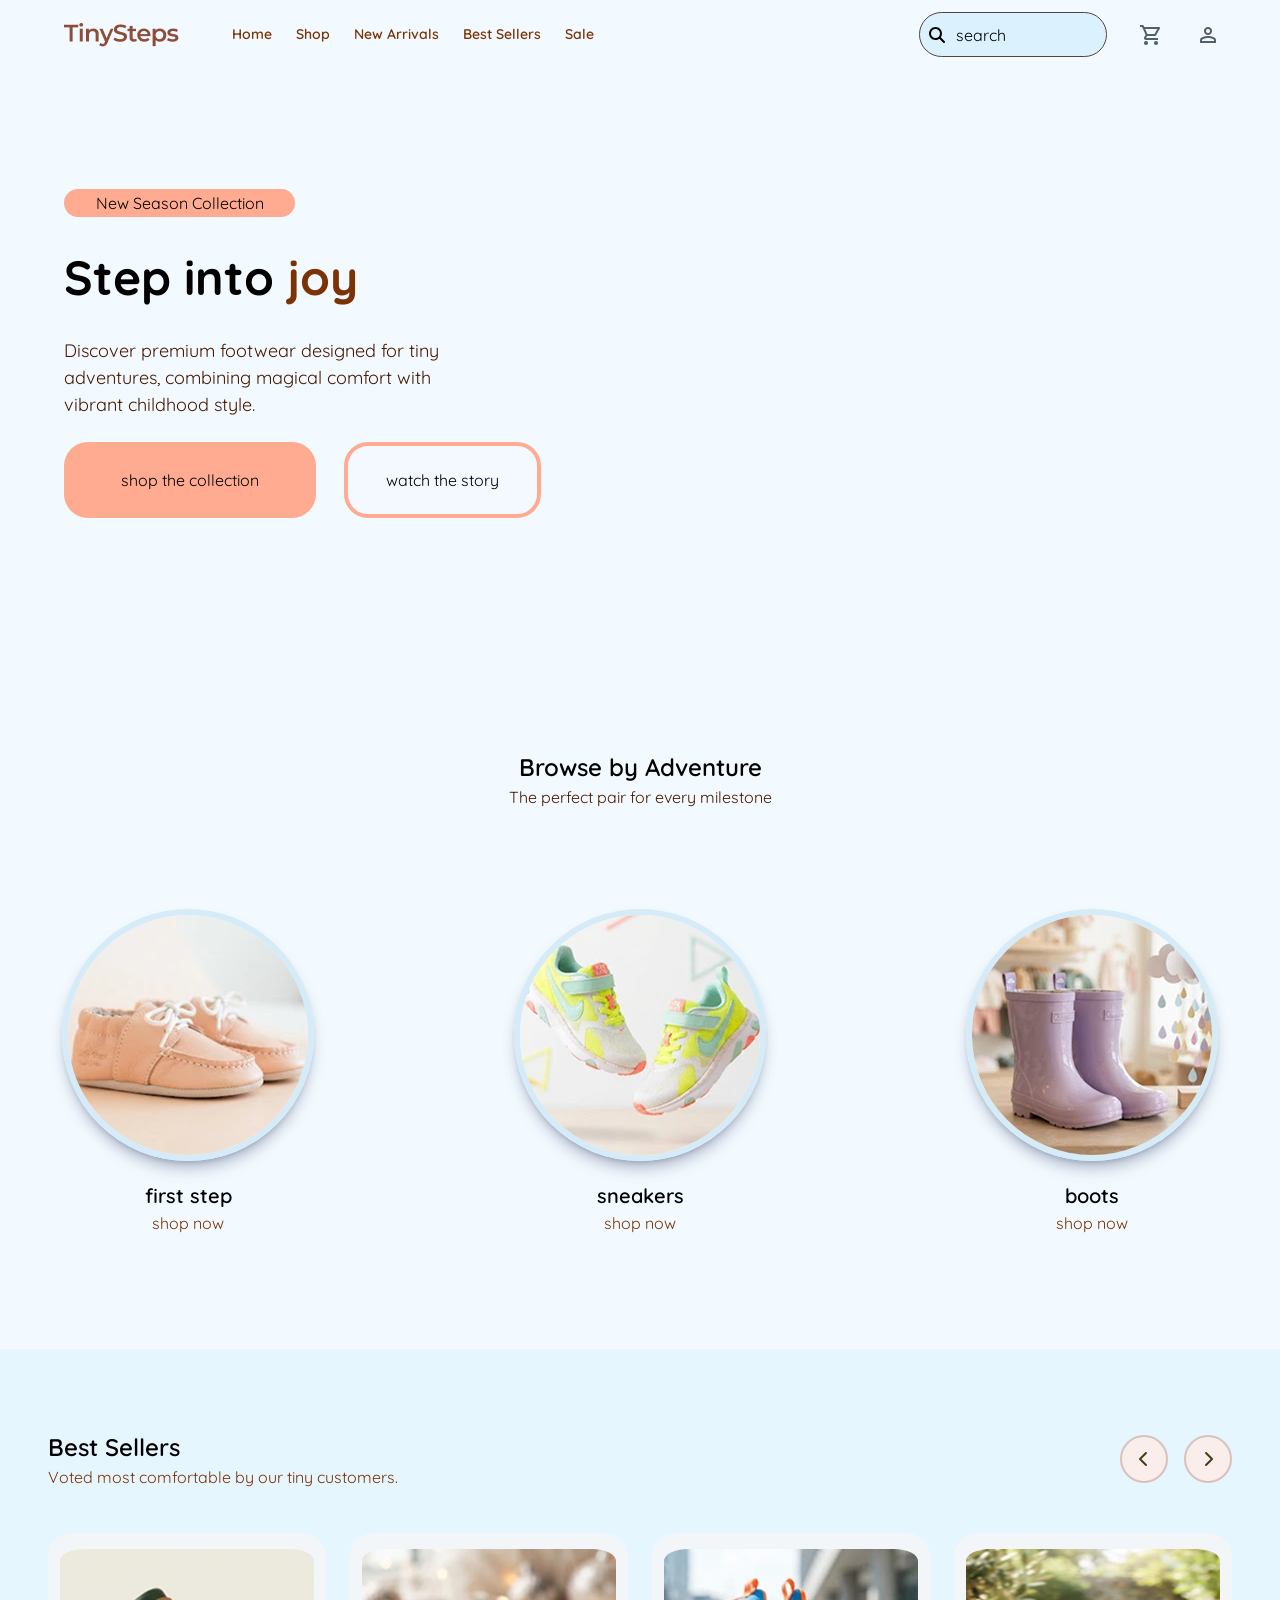
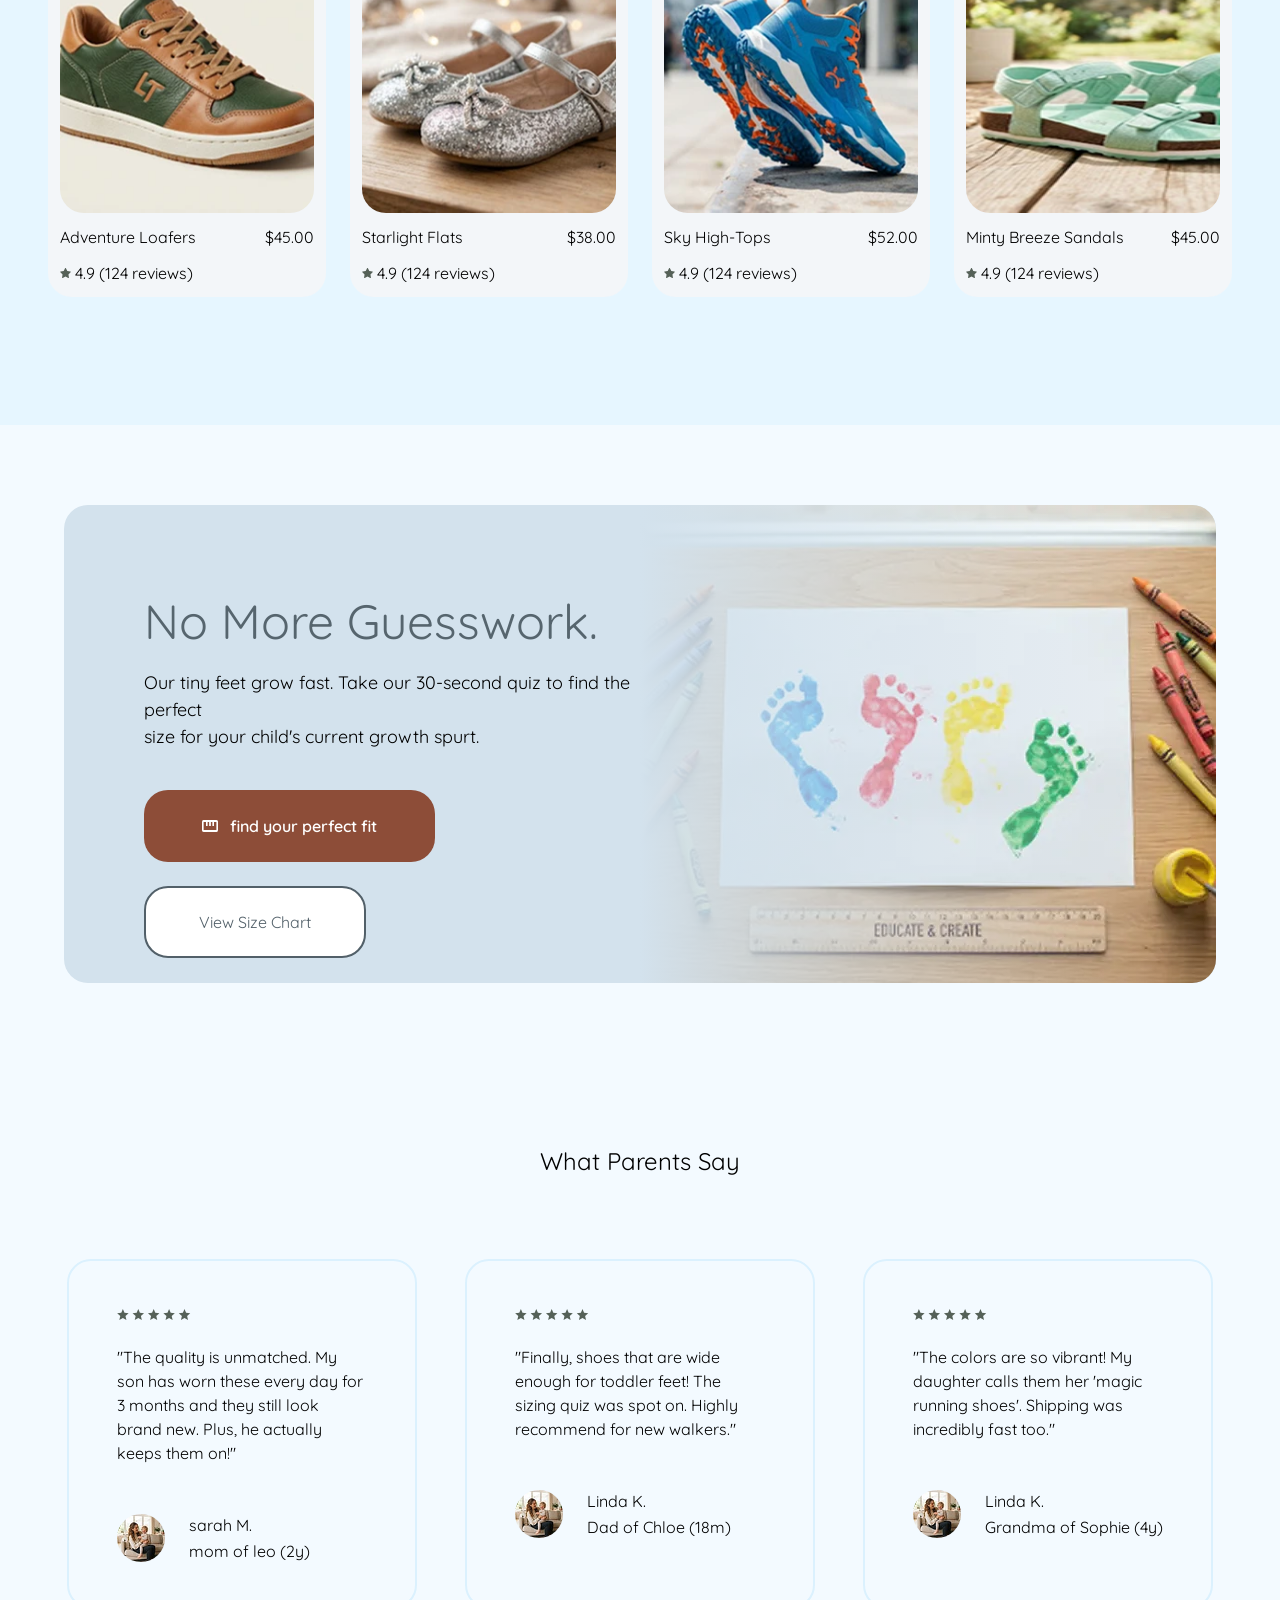
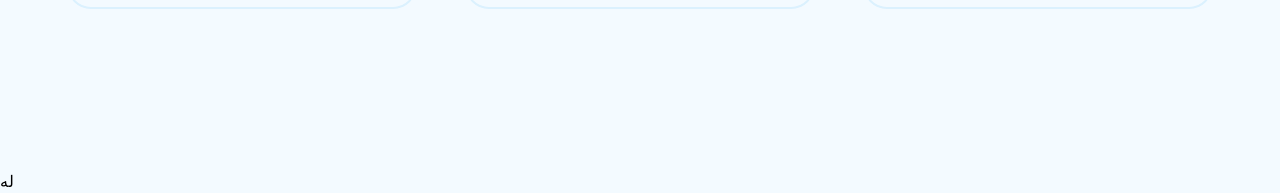
==== commit 21fd0ccb: "Update background image path and style" ====
--- a/index.html
+++ b/index.html
@@ -44,7 +44,7 @@
      </div>
 </div>
 </header>
-<section class="relative bg-[url('./img/image.png')] bg-scroll bg-no-repeat bg-cover h-[600px] w-full  ">
+<section class="relative bg-[url('/tiny-steps-ps/img/image.png')] bg-scroll bg-no-repeat bg-cover h-[600px] w-full  ">
    <div class=" absolute bg-gradient-to-r from-[#F3FAFF]/80 via-[#F3FAFF]/40 to-[#F3FAFF]/0 inset-0">
     <div class="flex flex-col max-w-6xl  m-auto gap-6 mt-30 "><p class="bg-[#FFAB91] w-[231px] h-7 rounded-full items-center flex justify-center">New Season Collection</p>
     <h1 class="font-extrabold text-[48px] text-black">Step into <span class="text-amber-900">joy</span></h1>
@@ -248,7 +248,8 @@
         </div>
     </div>
 </div>
-<div class="bg-[#E6F6FF] h-[337px] w-[1280px]">
+<div class=""><div style="background-image: url('/tiny-steps-ps/img/image.png'); background-size: cover;" class="w-full h-96">
+</div>له
     
 
 </div>
